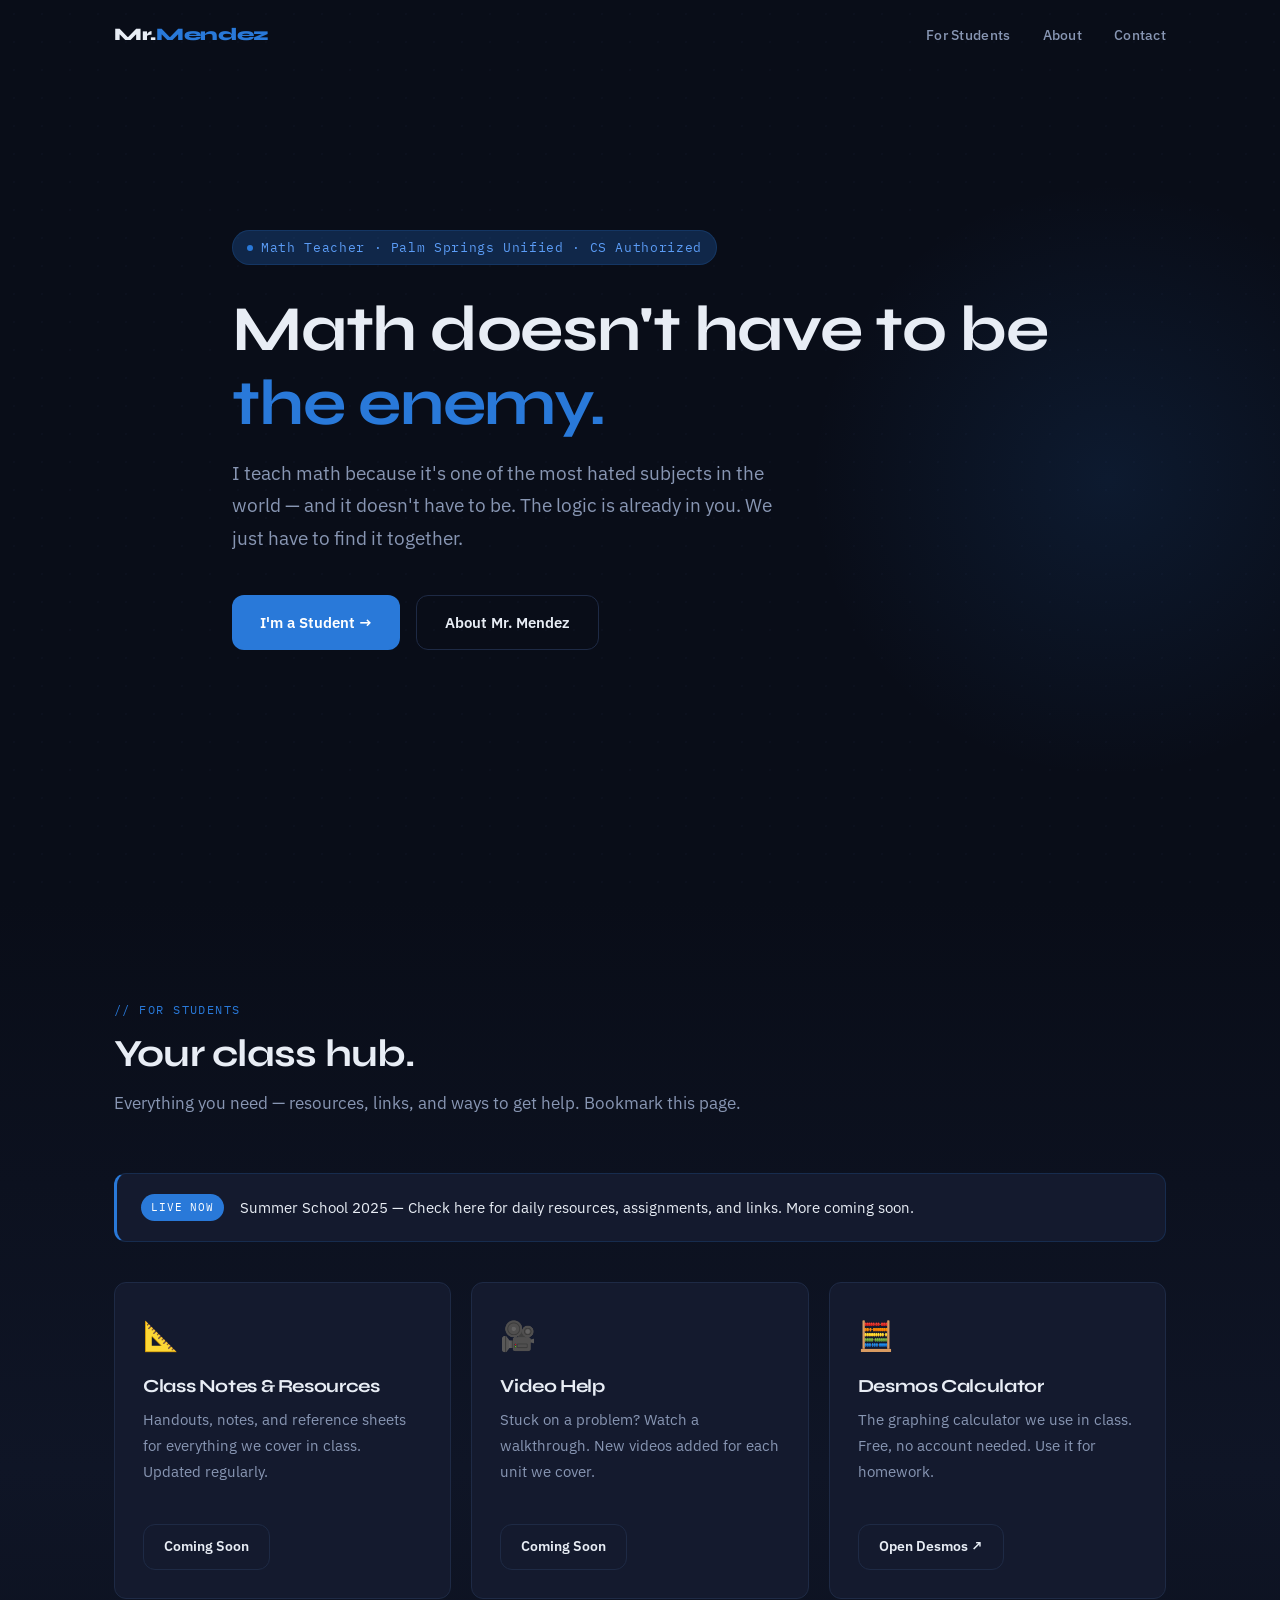
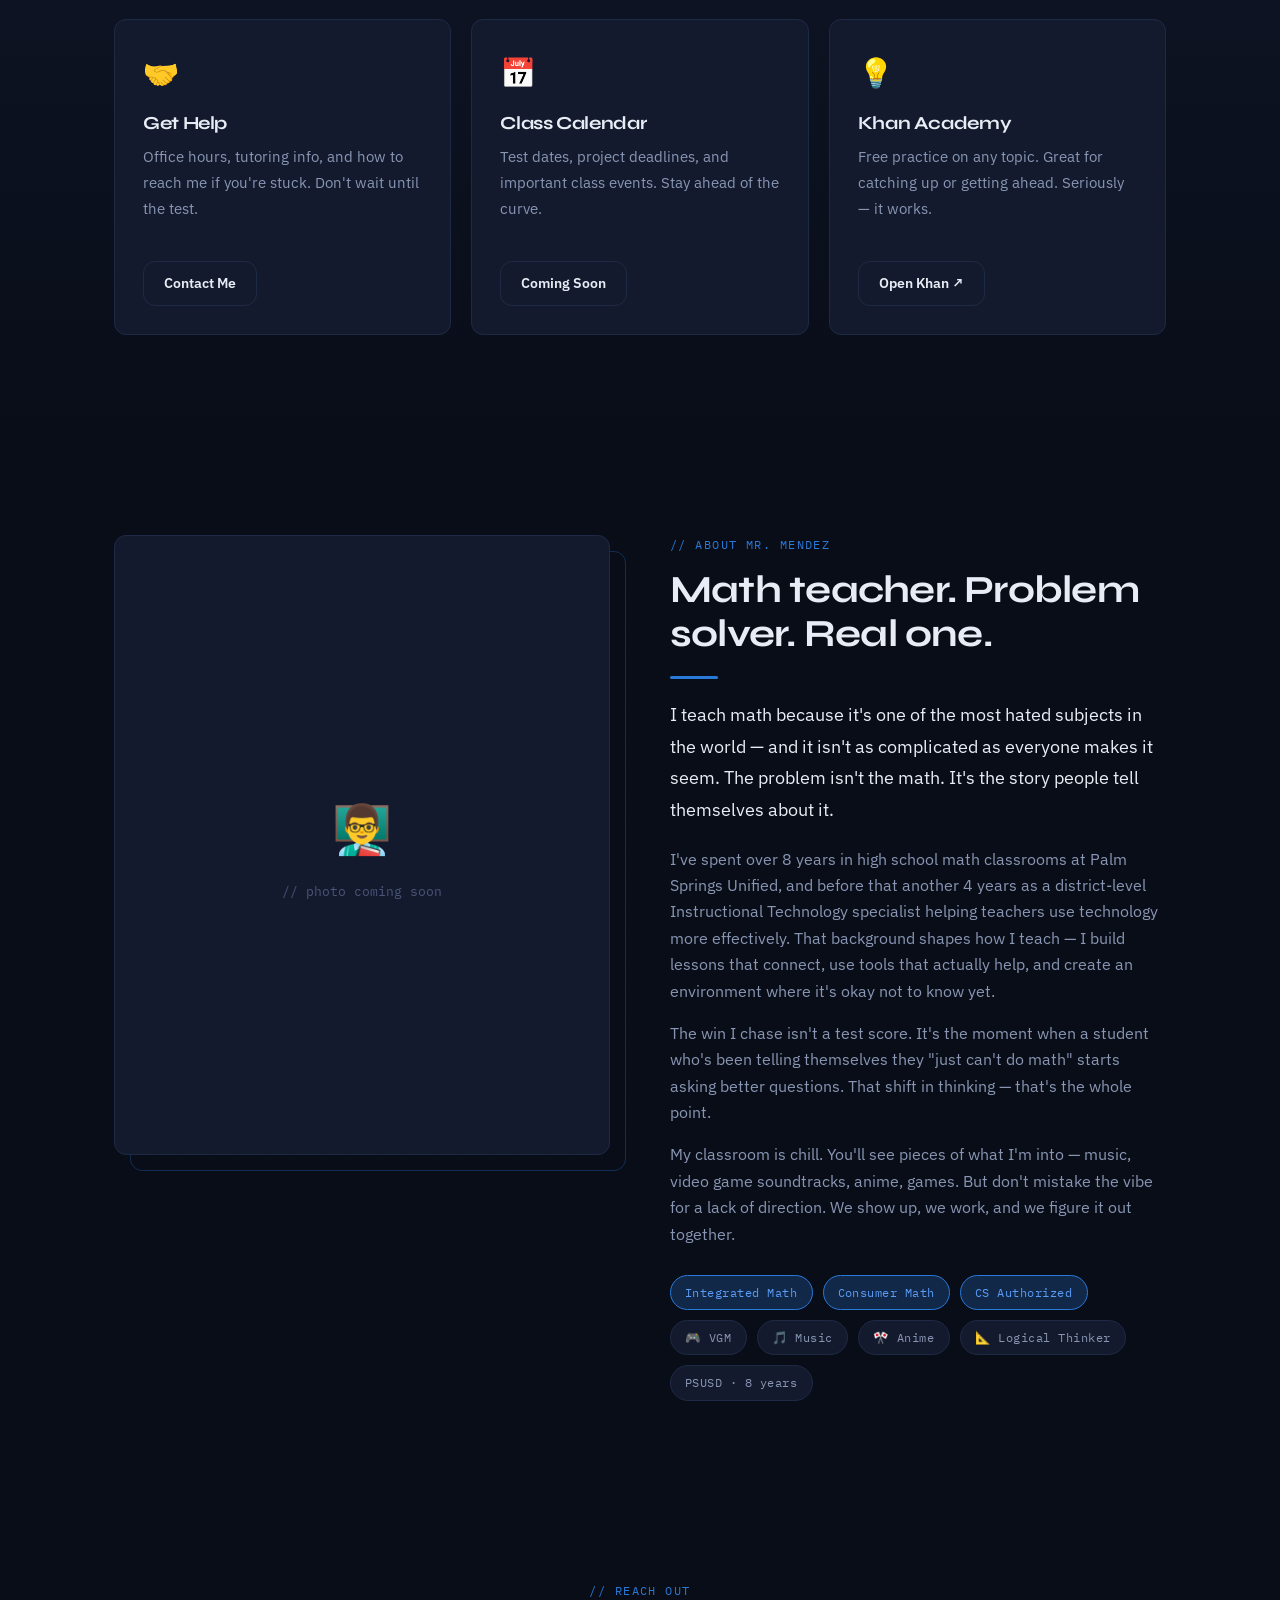
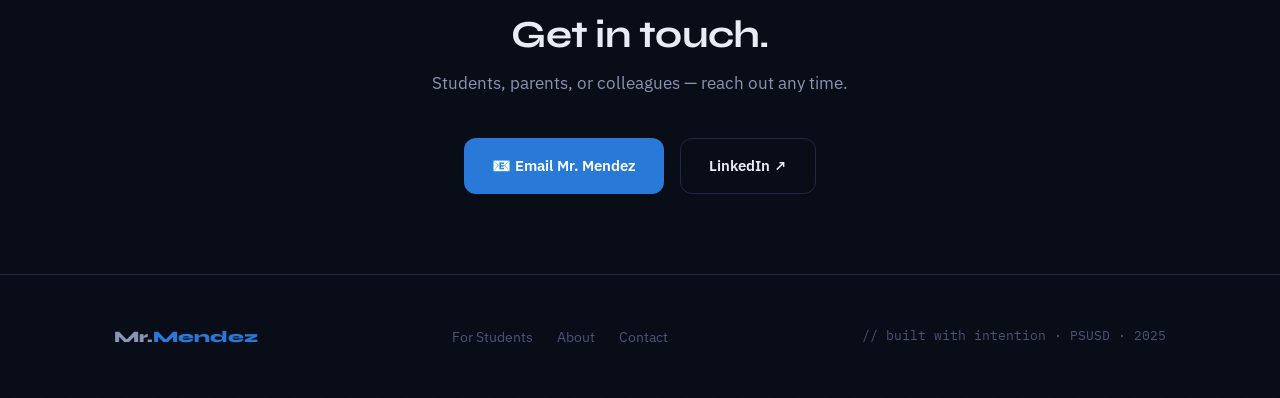
==== index.html @ 7ddc18a5 "Add files via upload" ====
<!DOCTYPE html>
<html lang="en">
<head>
  <meta charset="UTF-8" />
  <meta name="viewport" content="width=device-width, initial-scale=1.0" />
  <title>Mr. Mendez — Math Teacher | PSUSD</title>
  <meta name="description" content="Mr. Mendez's classroom hub — math resources, class info, and student support." />

  <!-- Fonts: Syne (display) + IBM Plex Sans (body) + IBM Plex Mono (code) -->
  <link rel="preconnect" href="https://fonts.googleapis.com" />
  <link rel="preconnect" href="https://fonts.gstatic.com" crossorigin />
  <link href="https://fonts.googleapis.com/css2?family=IBM+Plex+Mono:wght@400;500&family=IBM+Plex+Sans:wght@400;500;600&family=Syne:wght@700;800&display=swap" rel="stylesheet" />

  <link rel="stylesheet" href="style.css" />
</head>

<body>

  <!-- ============================================================
    NAVIGATION
    To show/hide the Portfolio tab: toggle class "portfolio-mode" on <body>
    You can do this in script.js or manually when applying for jobs
  ============================================================ -->
  <nav id="navbar">
    <div class="nav-inner">
      <a href="#home" class="nav-logo">Mr.<span>Mendez</span></a>
      <ul class="nav-links">
        <li><a href="#students">For Students</a></li>
        <li><a href="#about">About</a></li>
        <li><a href="#contact">Contact</a></li>
        <!-- This link only appears when body has class "portfolio-mode" -->
        <li class="nav-portfolio"><a href="#portfolio">Portfolio</a></li>
      </ul>
      <!-- Mobile hamburger -->
      <button class="hamburger" id="hamburger" aria-label="Open menu">
        <span></span><span></span><span></span>
      </button>
    </div>
  </nav>

  <!-- Mobile menu overlay -->
  <div class="mobile-menu" id="mobileMenu">
    <button class="close-btn" id="closeMenu" aria-label="Close menu">✕</button>
    <a href="#students" class="mobile-link">For Students</a>
    <a href="#about" class="mobile-link">About</a>
    <a href="#contact" class="mobile-link">Contact</a>
    <a href="#portfolio" class="mobile-link nav-portfolio">Portfolio</a>
  </div>


  <!-- ============================================================
    HERO SECTION
    Edit: hero-title, hero-subtitle, and the two button links
  ============================================================ -->
  <section id="home">
    <div class="container">
      <div class="hero-content">

        <div class="hero-tag">Math Teacher · Palm Springs Unified · CS Authorized</div>

        <h1 class="hero-title">
          Math doesn't have to be
          <span class="line-accent">the enemy.</span>
        </h1>

        <p class="hero-subtitle">
          I teach math because it's one of the most hated subjects in the world —
          and it doesn't have to be. The logic is already in you. We just have to find it together.
        </p>

        <div class="hero-cta">
          <a href="#students" class="btn btn-primary">I'm a Student →</a>
          <a href="#about" class="btn btn-secondary">About Mr. Mendez</a>
        </div>

      </div>
    </div>
  </section>


  <!-- ============================================================
    STUDENTS SECTION
    Edit: announcement text, resource cards
    Add/remove resource cards as needed — they use class="card fade-in"
  ============================================================ -->
  <section id="students">
    <div class="container">

      <div class="section-header">
        <span class="section-tag">// for students</span>
        <h2>Your class hub.</h2>
        <p>Everything you need — resources, links, and ways to get help. Bookmark this page.</p>
      </div>

      <!-- Announcement bar — update this for current class info -->
      <div class="announcement">
        <span class="announcement-badge">Live Now</span>
        <p>Summer School 2025 — Check here for daily resources, assignments, and links. More coming soon.</p>
      </div>

      <!-- Resource cards — add as many as you need -->
      <div class="grid-3">

        <div class="card fade-in">
          <span class="card-icon">📐</span>
          <h3>Class Notes & Resources</h3>
          <p>Handouts, notes, and reference sheets for everything we cover in class. Updated regularly.</p>
          <!-- Replace # with actual link when ready -->
          <br /><a href="#" class="btn btn-secondary" style="margin-top: 12px; padding: 10px 20px; font-size: 0.875rem;">Coming Soon</a>
        </div>

        <div class="card fade-in">
          <span class="card-icon">🎥</span>
          <h3>Video Help</h3>
          <p>Stuck on a problem? Watch a walkthrough. New videos added for each unit we cover.</p>
          <br /><a href="#" class="btn btn-secondary" style="margin-top: 12px; padding: 10px 20px; font-size: 0.875rem;">Coming Soon</a>
        </div>

        <div class="card fade-in">
          <span class="card-icon">🧮</span>
          <h3>Desmos Calculator</h3>
          <p>The graphing calculator we use in class. Free, no account needed. Use it for homework.</p>
          <br /><a href="https://www.desmos.com" target="_blank" rel="noopener" class="btn btn-secondary" style="margin-top: 12px; padding: 10px 20px; font-size: 0.875rem;">Open Desmos ↗</a>
        </div>

        <div class="card fade-in">
          <span class="card-icon">🤝</span>
          <h3>Get Help</h3>
          <p>Office hours, tutoring info, and how to reach me if you're stuck. Don't wait until the test.</p>
          <br /><a href="#contact" class="btn btn-secondary" style="margin-top: 12px; padding: 10px 20px; font-size: 0.875rem;">Contact Me</a>
        </div>

        <div class="card fade-in">
          <span class="card-icon">📅</span>
          <h3>Class Calendar</h3>
          <p>Test dates, project deadlines, and important class events. Stay ahead of the curve.</p>
          <br /><a href="#" class="btn btn-secondary" style="margin-top: 12px; padding: 10px 20px; font-size: 0.875rem;">Coming Soon</a>
        </div>

        <div class="card fade-in">
          <span class="card-icon">💡</span>
          <h3>Khan Academy</h3>
          <p>Free practice on any topic. Great for catching up or getting ahead. Seriously — it works.</p>
          <br /><a href="https://www.khanacademy.org" target="_blank" rel="noopener" class="btn btn-secondary" style="margin-top: 12px; padding: 10px 20px; font-size: 0.875rem;">Open Khan ↗</a>
        </div>

      </div>
    </div>
  </section>


  <!-- ============================================================
    ABOUT SECTION
    Edit: the lead paragraph and the body paragraphs below it
    Add a real photo by replacing the placeholder div with an <img> tag
  ============================================================ -->
  <section id="about">
    <div class="container">

      <div class="about-grid">

        <!-- Photo column -->
        <div class="about-photo fade-in">
          <!-- 
            TO ADD YOUR PHOTO: 
            Replace the div below with:
            <img src="assets/mendez.jpg" alt="Mr. Mendez" style="width:100%; border-radius: 12px;" />
          -->
          <div class="about-photo-placeholder">
            <span class="big-icon">👨‍🏫</span>
            <span>// photo coming soon</span>
          </div>
        </div>

        <!-- Text column -->
        <div class="about-text fade-in">
          <span class="section-tag">// about mr. mendez</span>
          <h2>Math teacher. Problem solver. Real one.</h2>
          <div class="divider"></div>

          <p class="lead">
            I teach math because it's one of the most hated subjects in the world —
            and it isn't as complicated as everyone makes it seem.
            The problem isn't the math. It's the story people tell themselves about it.
          </p>

          <p>
            I've spent over 8 years in high school math classrooms at Palm Springs Unified,
            and before that another 4 years as a district-level Instructional Technology specialist
            helping teachers use technology more effectively. That background shapes how I teach —
            I build lessons that connect, use tools that actually help, and create
            an environment where it's okay not to know yet.
          </p>

          <p>
            The win I chase isn't a test score. It's the moment when a student who's been
            telling themselves they "just can't do math" starts asking better questions.
            That shift in thinking — that's the whole point.
          </p>

          <p>
            My classroom is chill. You'll see pieces of what I'm into — music, video game soundtracks,
            anime, games. But don't mistake the vibe for a lack of direction. We show up, we work,
            and we figure it out together.
          </p>

          <!-- 
            VIBE TAGS — add or remove any of these 
            to reflect what makes your classroom yours
          -->
          <div class="vibe-tags">
            <span class="tag accent">Integrated Math</span>
            <span class="tag accent">Consumer Math</span>
            <span class="tag accent">CS Authorized</span>
            <span class="tag">🎮 VGM</span>
            <span class="tag">🎵 Music</span>
            <span class="tag">🎌 Anime</span>
            <span class="tag">📐 Logical Thinker</span>
            <span class="tag">PSUSD · 8 years</span>
          </div>
        </div>

      </div>
    </div>
  </section>


  <!-- ============================================================
    CONTACT SECTION
    Edit: email address, any other contact info
  ============================================================ -->
  <section id="contact" style="padding: 80px 0;">
    <div class="container">
      <div class="section-header" style="text-align: center; margin: 0 auto 40px;">
        <span class="section-tag" style="display: block; text-align: center;">// reach out</span>
        <h2>Get in touch.</h2>
        <p style="margin: 0 auto;">Students, parents, or colleagues — reach out any time.</p>
      </div>

      <div style="display: flex; justify-content: center; gap: 16px; flex-wrap: wrap;">
        <!-- Replace with your actual school email -->
        <a href="mailto:mmendez@psusd.us" class="btn btn-primary">📧 Email Mr. Mendez</a>
        <a href="https://linkedin.com/in/mario-mendez" target="_blank" rel="noopener" class="btn btn-secondary">LinkedIn ↗</a>
      </div>
    </div>
  </section>


  <!-- ============================================================
    PORTFOLIO SECTION
    This section is HIDDEN by default.
    To show it: add class "portfolio-mode" to the <body> tag
    Or use the toggle in script.js (see PORTFOLIO MODE section)
    
    Only activate this section during job application season.
  ============================================================ -->
  <section id="portfolio">
    <div class="container">

      <div class="portfolio-banner">
        // This section is visible during active job applications only.
        It documents professional work, skills, and classroom artifacts.
      </div>

      <div class="section-header">
        <span class="section-tag">// professional portfolio</span>
        <h2>Work that speaks for itself.</h2>
        <p>8 years of classroom experience, 4 years as a district-level technology specialist, and a track record of building things that actually work.</p>
      </div>

      <div class="grid-2">

        <div class="card fade-in">
          <span class="card-icon">🏫</span>
          <h3>Classroom Experience</h3>
          <p>
            Integrated Math 1, 2 &amp; 3 — Consumer Math — Credit Recovery via Edgenuity.
            8 years at Palm Springs Unified School District. CS Authorized.
          </p>
        </div>

        <div class="card fade-in">
          <span class="card-icon">💻</span>
          <h3>Instructional Technology TOSA</h3>
          <p>
            4 years supporting 250+ educators across PSUSD in AI integration,
            professional development, esports, and robotics program management.
          </p>
        </div>

        <div class="card fade-in">
          <span class="card-icon">🤖</span>
          <h3>AI Integration in Education</h3>
          <p>
            Designed and delivered district-wide professional development on AI tools,
            including workflow integration, prompt design, and responsible use.
          </p>
        </div>

        <div class="card fade-in">
          <span class="card-icon">📊</span>
          <h3>Lesson Artifacts</h3>
          <p>
            AI-enhanced lesson plans, student resources, and instructional tools
            built for the modern math classroom. More added soon.
          </p>
          <!-- Add links to actual artifacts when ready -->
        </div>

      </div>

      <!-- Education credentials -->
      <div style="margin-top: 48px;">
        <h3 style="margin-bottom: 20px; font-size: 1.1rem; color: var(--text-secondary); font-family: var(--font-mono);">// credentials</h3>
        <div class="grid-2">
          <div class="card fade-in" style="padding: 20px 24px;">
            <p style="font-family: var(--font-mono); font-size: 0.8rem; color: var(--accent); margin-bottom: 4px;">M.S. Information Technology</p>
            <p style="color: var(--text-primary); font-weight: 600; margin-bottom: 2px; max-width: none;">University of Redlands</p>
          </div>
          <div class="card fade-in" style="padding: 20px 24px;">
            <p style="font-family: var(--font-mono); font-size: 0.8rem; color: var(--accent); margin-bottom: 4px;">B.A. Mathematics</p>
            <p style="color: var(--text-primary); font-weight: 600; margin-bottom: 2px; max-width: none;">UC Riverside</p>
          </div>
          <div class="card fade-in" style="padding: 20px 24px;">
            <p style="font-family: var(--font-mono); font-size: 0.8rem; color: var(--accent); margin-bottom: 4px;">Single Subject Credential — Mathematics</p>
            <p style="color: var(--text-primary); font-weight: 600; margin-bottom: 2px; max-width: none;">Brandman University</p>
          </div>
          <div class="card fade-in" style="padding: 20px 24px;">
            <p style="font-family: var(--font-mono); font-size: 0.8rem; color: var(--accent); margin-bottom: 4px;">CS Authorization</p>
            <p style="color: var(--text-primary); font-weight: 600; margin-bottom: 2px; max-width: none;">Cal Poly Pomona</p>
          </div>
        </div>
      </div>

    </div>
  </section>


  <!-- ============================================================
    FOOTER
  ============================================================ -->
  <footer>
    <div class="container">
      <div class="footer-inner">
        <div class="footer-logo">Mr.<span>Mendez</span></div>
        <ul class="footer-links">
          <li><a href="#students">For Students</a></li>
          <li><a href="#about">About</a></li>
          <li><a href="#contact">Contact</a></li>
        </ul>
        <p class="footer-copy">// built with intention · PSUSD · 2025</p>
      </div>
    </div>
  </footer>


  <script src="script.js"></script>
</body>
</html>
---- style.css ----
/* ============================================
   MR. MENDEZ — Teacher Portfolio Site
   style.css
   
   To customize:
   - Change --accent to any hex color you want
   - Change --bg-primary for the background
   - Fonts are loaded from Google Fonts in index.html
   ============================================ */

/* === DESIGN TOKENS === */
:root {
  --bg-primary: #090d18;       /* deep dark navy */
  --bg-secondary: #0f1526;     /* slightly lighter for cards */
  --bg-card: #141a2e;          /* card backgrounds */
  --accent: #2979d9;           /* sapphire blue pearl */
  --accent-glow: #2979d940;    /* accent with transparency for glows */
  --accent-light: #5b9cf6;     /* lighter blue for hover states */
  --warm: #f5a623;             /* warm amber — personality accent */
  --text-primary: #e8edf5;     /* main text */
  --text-secondary: #8896b3;   /* muted text */
  --text-dim: #4a5578;         /* very muted */
  --border: #1e2a45;           /* subtle borders */
  --border-accent: #2979d930;  /* accent-tinted border */
  --font-display: 'Syne', sans-serif;
  --font-body: 'IBM Plex Sans', sans-serif;
  --font-mono: 'IBM Plex Mono', monospace;
  --radius: 12px;
  --radius-sm: 6px;
  --transition: 0.3s cubic-bezier(0.4, 0, 0.2, 1);
  --shadow: 0 4px 24px rgba(0, 0, 0, 0.4);
  --shadow-accent: 0 0 40px rgba(41, 121, 217, 0.15);
}

/* === RESET & BASE === */
*, *::before, *::after {
  box-sizing: border-box;
  margin: 0;
  padding: 0;
}

html {
  scroll-behavior: smooth;
  font-size: 16px;
}

body {
  background-color: var(--bg-primary);
  color: var(--text-primary);
  font-family: var(--font-body);
  line-height: 1.7;
  overflow-x: hidden;
  /* Subtle dot grid texture — gives it that lo-fi graph paper feel */
  background-image: radial-gradient(circle, #1e2a4520 1px, transparent 1px);
  background-size: 28px 28px;
}

/* === SCROLLBAR === */
::-webkit-scrollbar { width: 6px; }
::-webkit-scrollbar-track { background: var(--bg-primary); }
::-webkit-scrollbar-thumb { background: var(--accent); border-radius: 3px; }

/* === TYPOGRAPHY === */
h1, h2, h3, h4 {
  font-family: var(--font-display);
  font-weight: 700;
  line-height: 1.15;
  letter-spacing: -0.02em;
}

h1 { font-size: clamp(2.2rem, 5vw, 4rem); }
h2 { font-size: clamp(1.6rem, 3.5vw, 2.4rem); }
h3 { font-size: clamp(1.2rem, 2.5vw, 1.6rem); }

p { color: var(--text-secondary); max-width: 65ch; }

a {
  color: var(--accent-light);
  text-decoration: none;
  transition: color var(--transition);
}
a:hover { color: var(--text-primary); }

code, .mono {
  font-family: var(--font-mono);
  font-size: 0.875em;
  background: var(--bg-card);
  padding: 2px 6px;
  border-radius: var(--radius-sm);
  color: var(--accent-light);
}

/* === LAYOUT === */
.container {
  max-width: 1100px;
  margin: 0 auto;
  padding: 0 24px;
}

section {
  padding: 100px 0;
}

/* === NAV === */
nav {
  position: fixed;
  top: 0;
  width: 100%;
  z-index: 100;
  padding: 20px 0;
  transition: background var(--transition), padding var(--transition);
}

nav.scrolled {
  background: rgba(9, 13, 24, 0.92);
  backdrop-filter: blur(16px);
  -webkit-backdrop-filter: blur(16px);
  padding: 14px 0;
  border-bottom: 1px solid var(--border);
}

.nav-inner {
  display: flex;
  align-items: center;
  justify-content: space-between;
  max-width: 1100px;
  margin: 0 auto;
  padding: 0 24px;
}

.nav-logo {
  font-family: var(--font-display);
  font-size: 1.1rem;
  font-weight: 800;
  color: var(--text-primary);
  letter-spacing: -0.02em;
}

.nav-logo span {
  color: var(--accent);
}

.nav-links {
  display: flex;
  gap: 32px;
  list-style: none;
}

.nav-links a {
  color: var(--text-secondary);
  font-size: 0.9rem;
  font-weight: 500;
  letter-spacing: 0.02em;
  transition: color var(--transition);
}

.nav-links a:hover {
  color: var(--text-primary);
}

/* Portfolio link — hidden by default, shown when .portfolio-mode is on body */
.nav-portfolio { display: none; }
body.portfolio-mode .nav-portfolio { display: block; }

.hamburger {
  display: none;
  flex-direction: column;
  gap: 5px;
  cursor: pointer;
  background: none;
  border: none;
  padding: 4px;
}

.hamburger span {
  display: block;
  width: 24px;
  height: 2px;
  background: var(--text-primary);
  border-radius: 2px;
  transition: var(--transition);
}

/* === HERO === */
#home {
  min-height: 100vh;
  display: flex;
  align-items: center;
  padding-top: 80px;
  position: relative;
  overflow: hidden;
}

/* Glow orb behind hero */
#home::before {
  content: '';
  position: absolute;
  top: 20%;
  right: -10%;
  width: 600px;
  height: 600px;
  background: radial-gradient(circle, rgba(41, 121, 217, 0.12) 0%, transparent 70%);
  pointer-events: none;
}

.hero-content {
  position: relative;
  z-index: 1;
}

.hero-tag {
  display: inline-flex;
  align-items: center;
  gap: 8px;
  font-family: var(--font-mono);
  font-size: 0.8rem;
  color: var(--accent-light);
  background: var(--accent-glow);
  border: 1px solid var(--border-accent);
  border-radius: 100px;
  padding: 6px 14px;
  margin-bottom: 28px;
  letter-spacing: 0.05em;
}

.hero-tag::before {
  content: '';
  width: 6px;
  height: 6px;
  background: var(--accent);
  border-radius: 50%;
  animation: pulse 2s ease-in-out infinite;
}

@keyframes pulse {
  0%, 100% { opacity: 1; transform: scale(1); }
  50% { opacity: 0.5; transform: scale(0.8); }
}

.hero-title {
  margin-bottom: 16px;
}

.hero-title .line-accent {
  color: var(--accent);
  display: block;
}

.hero-subtitle {
  font-size: clamp(1rem, 2vw, 1.2rem);
  color: var(--text-secondary);
  margin-bottom: 40px;
  max-width: 52ch;
}

.hero-cta {
  display: flex;
  gap: 16px;
  flex-wrap: wrap;
}

/* === BUTTONS === */
.btn {
  display: inline-flex;
  align-items: center;
  gap: 8px;
  padding: 14px 28px;
  border-radius: var(--radius);
  font-family: var(--font-body);
  font-size: 0.95rem;
  font-weight: 600;
  cursor: pointer;
  transition: all var(--transition);
  border: none;
  text-decoration: none;
}

.btn-primary {
  background: var(--accent);
  color: #fff;
}

.btn-primary:hover {
  background: var(--accent-light);
  color: #fff;
  transform: translateY(-2px);
  box-shadow: 0 8px 24px rgba(41, 121, 217, 0.35);
}

.btn-secondary {
  background: transparent;
  color: var(--text-primary);
  border: 1px solid var(--border);
}

.btn-secondary:hover {
  border-color: var(--accent);
  color: var(--accent-light);
  transform: translateY(-2px);
}

/* === SECTION HEADER === */
.section-header {
  margin-bottom: 56px;
}

.section-tag {
  font-family: var(--font-mono);
  font-size: 0.75rem;
  color: var(--accent);
  letter-spacing: 0.12em;
  text-transform: uppercase;
  margin-bottom: 12px;
  display: block;
}

.section-header h2 {
  margin-bottom: 12px;
}

.section-header p {
  font-size: 1.05rem;
}

/* === CARDS === */
.card {
  background: var(--bg-card);
  border: 1px solid var(--border);
  border-radius: var(--radius);
  padding: 28px;
  transition: all var(--transition);
  position: relative;
  overflow: hidden;
}

.card::before {
  content: '';
  position: absolute;
  top: 0;
  left: 0;
  right: 0;
  height: 2px;
  background: linear-gradient(90deg, transparent, var(--accent), transparent);
  opacity: 0;
  transition: opacity var(--transition);
}

.card:hover {
  border-color: var(--border-accent);
  transform: translateY(-4px);
  box-shadow: var(--shadow-accent);
}

.card:hover::before {
  opacity: 1;
}

.card-icon {
  font-size: 1.8rem;
  margin-bottom: 16px;
  display: block;
}

.card h3 {
  margin-bottom: 10px;
  font-size: 1.15rem;
}

.card p {
  font-size: 0.95rem;
  color: var(--text-secondary);
  max-width: none;
}

/* === GRID LAYOUTS === */
.grid-3 {
  display: grid;
  grid-template-columns: repeat(auto-fit, minmax(280px, 1fr));
  gap: 20px;
}

.grid-2 {
  display: grid;
  grid-template-columns: repeat(auto-fit, minmax(340px, 1fr));
  gap: 20px;
}

/* === STUDENTS SECTION === */
#students {
  background: linear-gradient(180deg, var(--bg-primary) 0%, var(--bg-secondary) 50%, var(--bg-primary) 100%);
}

.resource-card {
  display: flex;
  align-items: flex-start;
  gap: 16px;
}

.resource-icon {
  font-size: 1.5rem;
  flex-shrink: 0;
  width: 48px;
  height: 48px;
  background: var(--accent-glow);
  border-radius: var(--radius-sm);
  display: flex;
  align-items: center;
  justify-content: center;
}

/* Announcement bar for current class info */
.announcement {
  background: var(--bg-card);
  border: 1px solid var(--border-accent);
  border-left: 3px solid var(--accent);
  border-radius: var(--radius);
  padding: 20px 24px;
  margin-bottom: 40px;
  display: flex;
  align-items: center;
  gap: 16px;
}

.announcement-badge {
  font-family: var(--font-mono);
  font-size: 0.7rem;
  background: var(--accent);
  color: white;
  padding: 4px 10px;
  border-radius: 100px;
  white-space: nowrap;
  letter-spacing: 0.08em;
  text-transform: uppercase;
}

.announcement p {
  margin: 0;
  font-size: 0.95rem;
  color: var(--text-primary);
  max-width: none;
}

/* === ABOUT SECTION === */
#about {
  position: relative;
}

.about-grid {
  display: grid;
  grid-template-columns: 1fr 1fr;
  gap: 60px;
  align-items: start;
}

.about-photo {
  position: relative;
}

.about-photo-placeholder {
  width: 100%;
  aspect-ratio: 4/5;
  background: var(--bg-card);
  border: 1px solid var(--border);
  border-radius: var(--radius);
  display: flex;
  flex-direction: column;
  align-items: center;
  justify-content: center;
  gap: 12px;
  color: var(--text-dim);
  font-family: var(--font-mono);
  font-size: 0.8rem;
}

.about-photo-placeholder .big-icon {
  font-size: 3rem;
}

/* Sapphire blue decorative frame */
.about-photo::after {
  content: '';
  position: absolute;
  top: 16px;
  left: 16px;
  right: -16px;
  bottom: -16px;
  border: 1px solid var(--accent);
  border-radius: var(--radius);
  z-index: -1;
  opacity: 0.3;
}

.about-text h2 {
  margin-bottom: 20px;
}

.about-text .lead {
  font-size: 1.1rem;
  color: var(--text-primary);
  margin-bottom: 20px;
  line-height: 1.8;
}

.about-text p {
  margin-bottom: 16px;
  font-size: 0.97rem;
}

/* Vibe tags */
.vibe-tags {
  display: flex;
  flex-wrap: wrap;
  gap: 10px;
  margin-top: 28px;
}

.tag {
  font-family: var(--font-mono);
  font-size: 0.78rem;
  padding: 6px 14px;
  border-radius: 100px;
  border: 1px solid var(--border);
  color: var(--text-secondary);
  background: var(--bg-card);
  letter-spacing: 0.04em;
  transition: all var(--transition);
}

.tag:hover {
  border-color: var(--accent);
  color: var(--accent-light);
}

.tag.accent {
  border-color: var(--accent);
  color: var(--accent-light);
  background: var(--accent-glow);
}

/* === PORTFOLIO SECTION === */
#portfolio {
  display: none; /* Hidden by default — shown during job application season */
  border-top: 1px solid var(--border);
}

body.portfolio-mode #portfolio {
  display: block;
}

.portfolio-banner {
  background: linear-gradient(135deg, var(--accent-glow), transparent);
  border: 1px solid var(--border-accent);
  border-radius: var(--radius);
  padding: 20px 28px;
  margin-bottom: 40px;
  font-family: var(--font-mono);
  font-size: 0.85rem;
  color: var(--accent-light);
}

/* === FOOTER === */
footer {
  border-top: 1px solid var(--border);
  padding: 48px 0;
}

.footer-inner {
  display: flex;
  align-items: center;
  justify-content: space-between;
  flex-wrap: wrap;
  gap: 20px;
}

.footer-logo {
  font-family: var(--font-display);
  font-weight: 800;
  font-size: 1rem;
  color: var(--text-secondary);
}

.footer-logo span { color: var(--accent); }

.footer-links {
  display: flex;
  gap: 24px;
  list-style: none;
}

.footer-links a {
  color: var(--text-dim);
  font-size: 0.875rem;
  transition: color var(--transition);
}

.footer-links a:hover { color: var(--text-primary); }

.footer-copy {
  font-size: 0.8rem;
  color: var(--text-dim);
  font-family: var(--font-mono);
}

/* === FADE IN ANIMATION === */
.fade-in {
  opacity: 0;
  transform: translateY(24px);
  transition: opacity 0.6s ease, transform 0.6s ease;
}

.fade-in.visible {
  opacity: 1;
  transform: translateY(0);
}

/* Staggered children */
.fade-in:nth-child(2) { transition-delay: 0.1s; }
.fade-in:nth-child(3) { transition-delay: 0.2s; }
.fade-in:nth-child(4) { transition-delay: 0.3s; }

/* === DIVIDER === */
.divider {
  width: 48px;
  height: 3px;
  background: var(--accent);
  border-radius: 2px;
  margin: 20px 0;
}

/* === MOBILE NAV === */
.mobile-menu {
  display: none;
  position: fixed;
  top: 0;
  left: 0;
  width: 100%;
  height: 100%;
  background: rgba(9, 13, 24, 0.97);
  z-index: 99;
  flex-direction: column;
  align-items: center;
  justify-content: center;
  gap: 32px;
}

.mobile-menu.open { display: flex; }

.mobile-menu a {
  font-family: var(--font-display);
  font-size: 2rem;
  font-weight: 700;
  color: var(--text-secondary);
  transition: color var(--transition);
}

.mobile-menu a:hover { color: var(--accent-light); }

.mobile-menu .close-btn {
  position: absolute;
  top: 24px;
  right: 24px;
  background: none;
  border: none;
  color: var(--text-primary);
  font-size: 1.5rem;
  cursor: pointer;
}

/* === RESPONSIVE === */
@media (max-width: 768px) {
  section { padding: 72px 0; }
  
  .nav-links { display: none; }
  
  .hamburger { display: flex; }
  
  .about-grid {
    grid-template-columns: 1fr;
    gap: 40px;
  }

  .about-photo { max-width: 320px; }

  .hero-cta { flex-direction: column; }
  .btn { justify-content: center; }

  .footer-inner { flex-direction: column; text-align: center; }
  .footer-links { justify-content: center; }
}

@media (max-width: 480px) {
  .grid-3, .grid-2 {
    grid-template-columns: 1fr;
  }
}
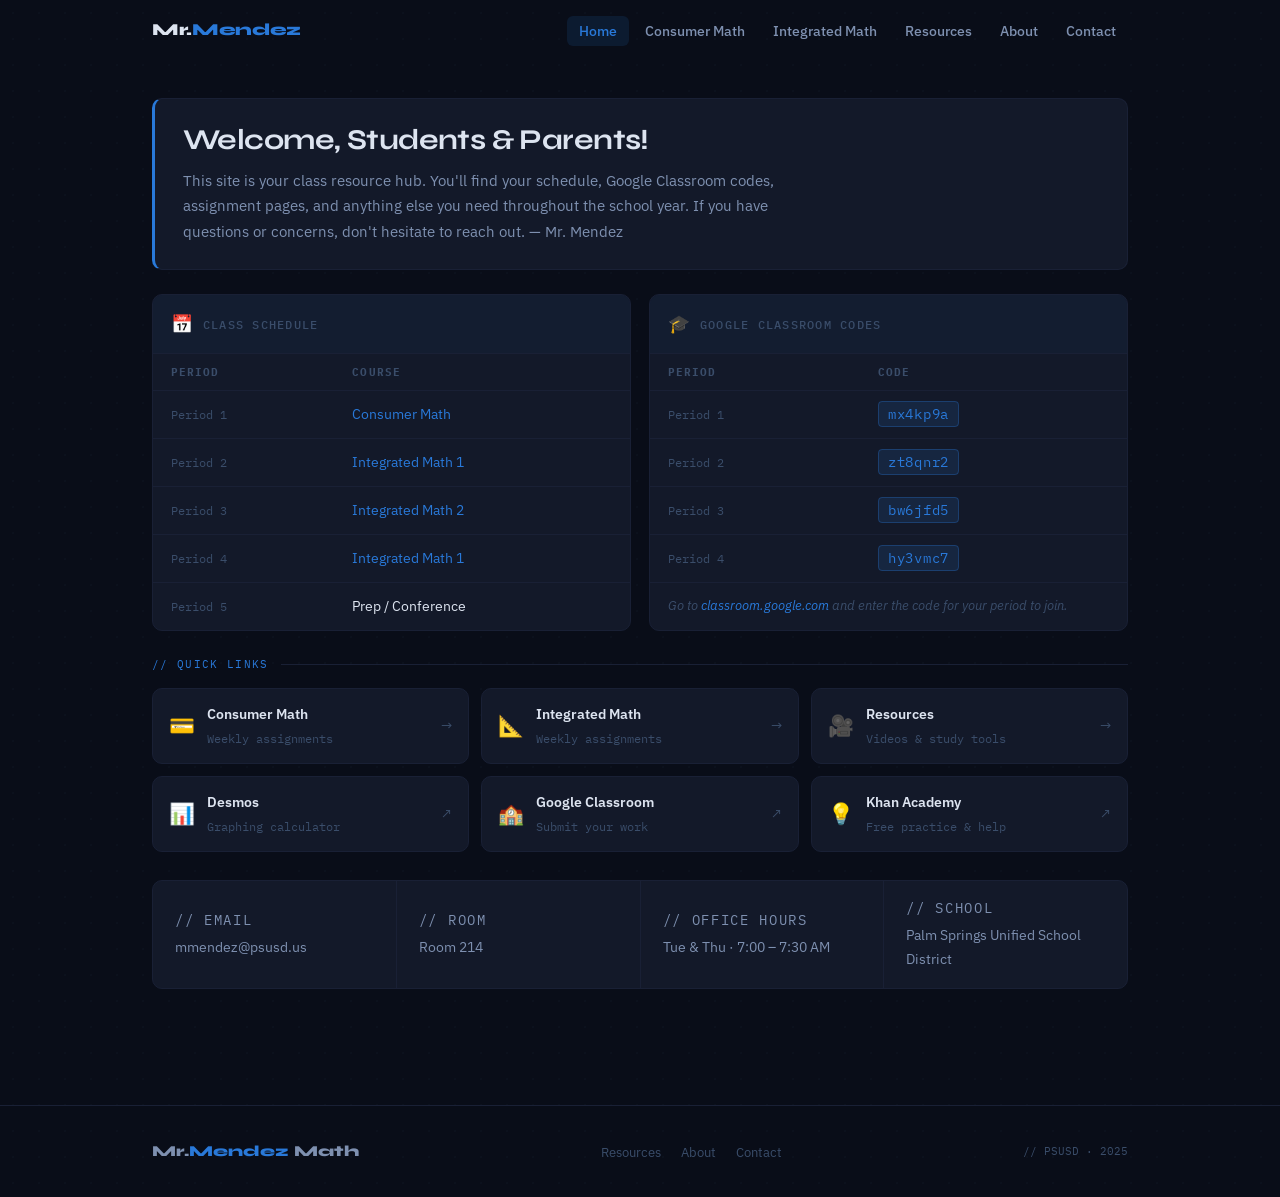
==== commit 4ef6f043: "Add files via upload" ====
--- a/index.html
+++ b/index.html
@@ -3,357 +3,242 @@
 <head>
   <meta charset="UTF-8" />
   <meta name="viewport" content="width=device-width, initial-scale=1.0" />
-  <title>Mr. Mendez — Math Teacher | PSUSD</title>
-  <meta name="description" content="Mr. Mendez's classroom hub — math resources, class info, and student support." />
-
-  <!-- Fonts: Syne (display) + IBM Plex Sans (body) + IBM Plex Mono (code) -->
+  <title>Mr. Mendez Math</title>
+  <meta name="description" content="Mr. Mendez's math class hub — schedule, Google Classroom codes, resources, and contact info." />
   <link rel="preconnect" href="https://fonts.googleapis.com" />
   <link rel="preconnect" href="https://fonts.gstatic.com" crossorigin />
-  <link href="https://fonts.googleapis.com/css2?family=IBM+Plex+Mono:wght@400;500&family=IBM+Plex+Sans:wght@400;500;600&family=Syne:wght@700;800&display=swap" rel="stylesheet" />
-
+  <link href="https://fonts.googleapis.com/css2?family=IBM+Plex+Mono:wght@400;500&family=IBM+Plex+Sans:ital,wght@0,400;0,500;0,600;1,400&family=Syne:wght@700;800&display=swap" rel="stylesheet" />
   <link rel="stylesheet" href="style.css" />
 </head>
-
 <body>
 
-  <!-- ============================================================
-    NAVIGATION
-    To show/hide the Portfolio tab: toggle class "portfolio-mode" on <body>
-    You can do this in script.js or manually when applying for jobs
-  ============================================================ -->
-  <nav id="navbar">
-    <div class="nav-inner">
-      <a href="#home" class="nav-logo">Mr.<span>Mendez</span></a>
-      <ul class="nav-links">
-        <li><a href="#students">For Students</a></li>
-        <li><a href="#about">About</a></li>
-        <li><a href="#contact">Contact</a></li>
-        <!-- This link only appears when body has class "portfolio-mode" -->
-        <li class="nav-portfolio"><a href="#portfolio">Portfolio</a></li>
+<!-- ── NAV ─────────────────────────────────────────────────── -->
+<nav id="navbar">
+  <div class="nav-inner">
+    <a href="index.html" class="nav-logo">Mr.<span>Mendez</span></a>
+    <ul class="nav-links">
+      <li><a href="index.html" class="active">Home</a></li>
+      <li><a href="consumer-math.html">Consumer Math</a></li>
+      <li><a href="integrated-math.html">Integrated Math</a></li>
+      <li><a href="resources.html">Resources</a></li>
+      <li><a href="about.html">About</a></li>
+      <li><a href="contact.html">Contact</a></li>
+    </ul>
+    <button class="hamburger" id="hamburger" aria-label="Open menu">
+      <span></span><span></span><span></span>
+    </button>
+  </div>
+</nav>
+
+<!-- ── MOBILE MENU ──────────────────────────────────────────── -->
+<div class="mobile-menu" id="mobileMenu">
+  <button class="mobile-close" id="mobileClose" aria-label="Close menu">✕</button>
+  <a href="index.html" class="mobile-link">Home</a>
+  <a href="consumer-math.html" class="mobile-link">Consumer Math</a>
+  <a href="integrated-math.html" class="mobile-link">Integrated Math</a>
+  <a href="resources.html" class="mobile-link">Resources</a>
+  <a href="about.html" class="mobile-link">About</a>
+  <a href="contact.html" class="mobile-link">Contact</a>
+</div>
+
+
+<!-- ── MAIN ─────────────────────────────────────────────────── -->
+<main class="page-body">
+  <div class="wrap">
+
+    <!-- Welcome block -->
+    <div class="welcome-block fade">
+      <h1>Welcome, Students &amp; Parents!</h1>
+      <p>
+        This site is your class resource hub. You'll find your schedule, Google Classroom codes,
+        assignment pages, and anything else you need throughout the school year.
+        If you have questions or concerns, don't hesitate to reach out.
+        &mdash; Mr. Mendez
+      </p>
+    </div>
+
+    <!-- ── SCHEDULE + GC CODES ─────────────────────────────── -->
+    <!--
+      UPDATE EACH SEMESTER:
+      Edit the rows below with your current periods, courses, and GC codes.
+    -->
+    <div class="info-row fade">
+
+      <!-- Class Schedule -->
+      <div class="info-card">
+        <div class="info-card-head">
+          <span class="info-icon">📅</span>
+          <h2>Class Schedule</h2>
+        </div>
+        <table class="info-table">
+          <thead>
+            <tr><th>Period</th><th>Course</th></tr>
+          </thead>
+          <tbody>
+            <tr>
+              <td>Period 1</td>
+              <td><a href="consumer-math.html">Consumer Math</a></td>
+            </tr>
+            <tr>
+              <td>Period 2</td>
+              <td><a href="integrated-math.html">Integrated Math 1</a></td>
+            </tr>
+            <tr>
+              <td>Period 3</td>
+              <td><a href="integrated-math.html">Integrated Math 2</a></td>
+            </tr>
+            <tr>
+              <td>Period 4</td>
+              <td><a href="integrated-math.html">Integrated Math 1</a></td>
+            </tr>
+            <tr>
+              <td>Period 5</td>
+              <td>Prep / Conference</td>
+            </tr>
+          </tbody>
+        </table>
+      </div>
+
+      <!-- Google Classroom Codes -->
+      <div class="info-card">
+        <div class="info-card-head">
+          <span class="info-icon">🎓</span>
+          <h2>Google Classroom Codes</h2>
+        </div>
+        <table class="info-table">
+          <thead>
+            <tr><th>Period</th><th>Code</th></tr>
+          </thead>
+          <tbody>
+            <tr>
+              <td>Period 1</td>
+              <td><span class="gc-code">mx4kp9a</span></td>
+            </tr>
+            <tr>
+              <td>Period 2</td>
+              <td><span class="gc-code">zt8qnr2</span></td>
+            </tr>
+            <tr>
+              <td>Period 3</td>
+              <td><span class="gc-code">bw6jfd5</span></td>
+            </tr>
+            <tr>
+              <td>Period 4</td>
+              <td><span class="gc-code">hy3vmc7</span></td>
+            </tr>
+          </tbody>
+        </table>
+        <p class="gc-note">
+          Go to <a href="https://classroom.google.com" target="_blank" rel="noopener">classroom.google.com</a>
+          and enter the code for your period to join.
+        </p>
+      </div>
+
+    </div><!-- /info-row -->
+
+
+    <!-- ── QUICK LINKS ──────────────────────────────────────── -->
+    <div class="section-divider fade">
+      <span class="sec-label">// quick links</span>
+    </div>
+
+    <div class="quick-grid fade">
+      <a href="consumer-math.html" class="quick-card">
+        <span class="quick-icon">💳</span>
+        <div class="quick-text">
+          <strong>Consumer Math</strong>
+          <span>Weekly assignments</span>
+        </div>
+        <span class="quick-arrow">→</span>
+      </a>
+      <a href="integrated-math.html" class="quick-card">
+        <span class="quick-icon">📐</span>
+        <div class="quick-text">
+          <strong>Integrated Math</strong>
+          <span>Weekly assignments</span>
+        </div>
+        <span class="quick-arrow">→</span>
+      </a>
+      <a href="resources.html" class="quick-card">
+        <span class="quick-icon">🎥</span>
+        <div class="quick-text">
+          <strong>Resources</strong>
+          <span>Videos &amp; study tools</span>
+        </div>
+        <span class="quick-arrow">→</span>
+      </a>
+      <a href="https://www.desmos.com" target="_blank" rel="noopener" class="quick-card">
+        <span class="quick-icon">📊</span>
+        <div class="quick-text">
+          <strong>Desmos</strong>
+          <span>Graphing calculator</span>
+        </div>
+        <span class="quick-arrow">↗</span>
+      </a>
+      <a href="https://classroom.google.com" target="_blank" rel="noopener" class="quick-card">
+        <span class="quick-icon">🏫</span>
+        <div class="quick-text">
+          <strong>Google Classroom</strong>
+          <span>Submit your work</span>
+        </div>
+        <span class="quick-arrow">↗</span>
+      </a>
+      <a href="https://www.khanacademy.org" target="_blank" rel="noopener" class="quick-card">
+        <span class="quick-icon">💡</span>
+        <div class="quick-text">
+          <strong>Khan Academy</strong>
+          <span>Free practice &amp; help</span>
+        </div>
+        <span class="quick-arrow">↗</span>
+      </a>
+    </div><!-- /quick-grid -->
+
+
+    <!-- ── CONTACT FOOTER BAR ───────────────────────────────── -->
+    <!--
+      UPDATE: Replace the email and room number with your actual info.
+    -->
+    <div class="contact-bar fade">
+      <div class="contact-item">
+        <span class="contact-label">// email</span>
+        <a href="mailto:mmendez@psusd.us">mmendez@psusd.us</a>
+      </div>
+      <div class="contact-divider"></div>
+      <div class="contact-item">
+        <span class="contact-label">// room</span>
+        <span>Room 214</span>
+      </div>
+      <div class="contact-divider"></div>
+      <div class="contact-item">
+        <span class="contact-label">// office hours</span>
+        <span>Tue &amp; Thu · 7:00 – 7:30 AM</span>
+      </div>
+      <div class="contact-divider"></div>
+      <div class="contact-item">
+        <span class="contact-label">// school</span>
+        <span>Palm Springs Unified School District</span>
+      </div>
+    </div>
+
+  </div><!-- /wrap -->
+</main>
+
+
+<!-- ── FOOTER ────────────────────────────────────────────────── -->
+<footer>
+  <div class="wrap">
+    <div class="footer-inner">
+      <div class="footer-logo">Mr.<span>Mendez</span> Math</div>
+      <ul class="footer-links">
+        <li><a href="resources.html">Resources</a></li>
+        <li><a href="about.html">About</a></li>
+        <li><a href="contact.html">Contact</a></li>
       </ul>
-      <!-- Mobile hamburger -->
-      <button class="hamburger" id="hamburger" aria-label="Open menu">
-        <span></span><span></span><span></span>
-      </button>
-    </div>
-  </nav>
-
-  <!-- Mobile menu overlay -->
-  <div class="mobile-menu" id="mobileMenu">
-    <button class="close-btn" id="closeMenu" aria-label="Close menu">✕</button>
-    <a href="#students" class="mobile-link">For Students</a>
-    <a href="#about" class="mobile-link">About</a>
-    <a href="#contact" class="mobile-link">Contact</a>
-    <a href="#portfolio" class="mobile-link nav-portfolio">Portfolio</a>
+      <p class="footer-copy">// PSUSD · 2025</p>
+    </div>
   </div>
-
-
-  <!-- ============================================================
-    HERO SECTION
-    Edit: hero-title, hero-subtitle, and the two button links
-  ============================================================ -->
-  <section id="home">
-    <div class="container">
-      <div class="hero-content">
-
-        <div class="hero-tag">Math Teacher · Palm Springs Unified · CS Authorized</div>
-
-        <h1 class="hero-title">
-          Math doesn't have to be
-          <span class="line-accent">the enemy.</span>
-        </h1>
-
-        <p class="hero-subtitle">
-          I teach math because it's one of the most hated subjects in the world —
-          and it doesn't have to be. The logic is already in you. We just have to find it together.
-        </p>
-
-        <div class="hero-cta">
-          <a href="#students" class="btn btn-primary">I'm a Student →</a>
-          <a href="#about" class="btn btn-secondary">About Mr. Mendez</a>
-        </div>
-
-      </div>
-    </div>
-  </section>
-
-
-  <!-- ============================================================
-    STUDENTS SECTION
-    Edit: announcement text, resource cards
-    Add/remove resource cards as needed — they use class="card fade-in"
-  ============================================================ -->
-  <section id="students">
-    <div class="container">
-
-      <div class="section-header">
-        <span class="section-tag">// for students</span>
-        <h2>Your class hub.</h2>
-        <p>Everything you need — resources, links, and ways to get help. Bookmark this page.</p>
-      </div>
-
-      <!-- Announcement bar — update this for current class info -->
-      <div class="announcement">
-        <span class="announcement-badge">Live Now</span>
-        <p>Summer School 2025 — Check here for daily resources, assignments, and links. More coming soon.</p>
-      </div>
-
-      <!-- Resource cards — add as many as you need -->
-      <div class="grid-3">
-
-        <div class="card fade-in">
-          <span class="card-icon">📐</span>
-          <h3>Class Notes & Resources</h3>
-          <p>Handouts, notes, and reference sheets for everything we cover in class. Updated regularly.</p>
-          <!-- Replace # with actual link when ready -->
-          <br /><a href="#" class="btn btn-secondary" style="margin-top: 12px; padding: 10px 20px; font-size: 0.875rem;">Coming Soon</a>
-        </div>
-
-        <div class="card fade-in">
-          <span class="card-icon">🎥</span>
-          <h3>Video Help</h3>
-          <p>Stuck on a problem? Watch a walkthrough. New videos added for each unit we cover.</p>
-          <br /><a href="#" class="btn btn-secondary" style="margin-top: 12px; padding: 10px 20px; font-size: 0.875rem;">Coming Soon</a>
-        </div>
-
-        <div class="card fade-in">
-          <span class="card-icon">🧮</span>
-          <h3>Desmos Calculator</h3>
-          <p>The graphing calculator we use in class. Free, no account needed. Use it for homework.</p>
-          <br /><a href="https://www.desmos.com" target="_blank" rel="noopener" class="btn btn-secondary" style="margin-top: 12px; padding: 10px 20px; font-size: 0.875rem;">Open Desmos ↗</a>
-        </div>
-
-        <div class="card fade-in">
-          <span class="card-icon">🤝</span>
-          <h3>Get Help</h3>
-          <p>Office hours, tutoring info, and how to reach me if you're stuck. Don't wait until the test.</p>
-          <br /><a href="#contact" class="btn btn-secondary" style="margin-top: 12px; padding: 10px 20px; font-size: 0.875rem;">Contact Me</a>
-        </div>
-
-        <div class="card fade-in">
-          <span class="card-icon">📅</span>
-          <h3>Class Calendar</h3>
-          <p>Test dates, project deadlines, and important class events. Stay ahead of the curve.</p>
-          <br /><a href="#" class="btn btn-secondary" style="margin-top: 12px; padding: 10px 20px; font-size: 0.875rem;">Coming Soon</a>
-        </div>
-
-        <div class="card fade-in">
-          <span class="card-icon">💡</span>
-          <h3>Khan Academy</h3>
-          <p>Free practice on any topic. Great for catching up or getting ahead. Seriously — it works.</p>
-          <br /><a href="https://www.khanacademy.org" target="_blank" rel="noopener" class="btn btn-secondary" style="margin-top: 12px; padding: 10px 20px; font-size: 0.875rem;">Open Khan ↗</a>
-        </div>
-
-      </div>
-    </div>
-  </section>
-
-
-  <!-- ============================================================
-    ABOUT SECTION
-    Edit: the lead paragraph and the body paragraphs below it
-    Add a real photo by replacing the placeholder div with an <img> tag
-  ============================================================ -->
-  <section id="about">
-    <div class="container">
-
-      <div class="about-grid">
-
-        <!-- Photo column -->
-        <div class="about-photo fade-in">
-          <!-- 
-            TO ADD YOUR PHOTO: 
-            Replace the div below with:
-            <img src="assets/mendez.jpg" alt="Mr. Mendez" style="width:100%; border-radius: 12px;" />
-          -->
-          <div class="about-photo-placeholder">
-            <span class="big-icon">👨‍🏫</span>
-            <span>// photo coming soon</span>
-          </div>
-        </div>
-
-        <!-- Text column -->
-        <div class="about-text fade-in">
-          <span class="section-tag">// about mr. mendez</span>
-          <h2>Math teacher. Problem solver. Real one.</h2>
-          <div class="divider"></div>
-
-          <p class="lead">
-            I teach math because it's one of the most hated subjects in the world —
-            and it isn't as complicated as everyone makes it seem.
-            The problem isn't the math. It's the story people tell themselves about it.
-          </p>
-
-          <p>
-            I've spent over 8 years in high school math classrooms at Palm Springs Unified,
-            and before that another 4 years as a district-level Instructional Technology specialist
-            helping teachers use technology more effectively. That background shapes how I teach —
-            I build lessons that connect, use tools that actually help, and create
-            an environment where it's okay not to know yet.
-          </p>
-
-          <p>
-            The win I chase isn't a test score. It's the moment when a student who's been
-            telling themselves they "just can't do math" starts asking better questions.
-            That shift in thinking — that's the whole point.
-          </p>
-
-          <p>
-            My classroom is chill. You'll see pieces of what I'm into — music, video game soundtracks,
-            anime, games. But don't mistake the vibe for a lack of direction. We show up, we work,
-            and we figure it out together.
-          </p>
-
-          <!-- 
-            VIBE TAGS — add or remove any of these 
-            to reflect what makes your classroom yours
-          -->
-          <div class="vibe-tags">
-            <span class="tag accent">Integrated Math</span>
-            <span class="tag accent">Consumer Math</span>
-            <span class="tag accent">CS Authorized</span>
-            <span class="tag">🎮 VGM</span>
-            <span class="tag">🎵 Music</span>
-            <span class="tag">🎌 Anime</span>
-            <span class="tag">📐 Logical Thinker</span>
-            <span class="tag">PSUSD · 8 years</span>
-          </div>
-        </div>
-
-      </div>
-    </div>
-  </section>
-
-
-  <!-- ============================================================
-    CONTACT SECTION
-    Edit: email address, any other contact info
-  ============================================================ -->
-  <section id="contact" style="padding: 80px 0;">
-    <div class="container">
-      <div class="section-header" style="text-align: center; margin: 0 auto 40px;">
-        <span class="section-tag" style="display: block; text-align: center;">// reach out</span>
-        <h2>Get in touch.</h2>
-        <p style="margin: 0 auto;">Students, parents, or colleagues — reach out any time.</p>
-      </div>
-
-      <div style="display: flex; justify-content: center; gap: 16px; flex-wrap: wrap;">
-        <!-- Replace with your actual school email -->
-        <a href="mailto:mmendez@psusd.us" class="btn btn-primary">📧 Email Mr. Mendez</a>
-        <a href="https://linkedin.com/in/mario-mendez" target="_blank" rel="noopener" class="btn btn-secondary">LinkedIn ↗</a>
-      </div>
-    </div>
-  </section>
-
-
-  <!-- ============================================================
-    PORTFOLIO SECTION
-    This section is HIDDEN by default.
-    To show it: add class "portfolio-mode" to the <body> tag
-    Or use the toggle in script.js (see PORTFOLIO MODE section)
-    
-    Only activate this section during job application season.
-  ============================================================ -->
-  <section id="portfolio">
-    <div class="container">
-
-      <div class="portfolio-banner">
-        // This section is visible during active job applications only.
-        It documents professional work, skills, and classroom artifacts.
-      </div>
-
-      <div class="section-header">
-        <span class="section-tag">// professional portfolio</span>
-        <h2>Work that speaks for itself.</h2>
-        <p>8 years of classroom experience, 4 years as a district-level technology specialist, and a track record of building things that actually work.</p>
-      </div>
-
-      <div class="grid-2">
-
-        <div class="card fade-in">
-          <span class="card-icon">🏫</span>
-          <h3>Classroom Experience</h3>
-          <p>
-            Integrated Math 1, 2 &amp; 3 — Consumer Math — Credit Recovery via Edgenuity.
-            8 years at Palm Springs Unified School District. CS Authorized.
-          </p>
-        </div>
-
-        <div class="card fade-in">
-          <span class="card-icon">💻</span>
-          <h3>Instructional Technology TOSA</h3>
-          <p>
-            4 years supporting 250+ educators across PSUSD in AI integration,
-            professional development, esports, and robotics program management.
-          </p>
-        </div>
-
-        <div class="card fade-in">
-          <span class="card-icon">🤖</span>
-          <h3>AI Integration in Education</h3>
-          <p>
-            Designed and delivered district-wide professional development on AI tools,
-            including workflow integration, prompt design, and responsible use.
-          </p>
-        </div>
-
-        <div class="card fade-in">
-          <span class="card-icon">📊</span>
-          <h3>Lesson Artifacts</h3>
-          <p>
-            AI-enhanced lesson plans, student resources, and instructional tools
-            built for the modern math classroom. More added soon.
-          </p>
-          <!-- Add links to actual artifacts when ready -->
-        </div>
-
-      </div>
-
-      <!-- Education credentials -->
-      <div style="margin-top: 48px;">
-        <h3 style="margin-bottom: 20px; font-size: 1.1rem; color: var(--text-secondary); font-family: var(--font-mono);">// credentials</h3>
-        <div class="grid-2">
-          <div class="card fade-in" style="padding: 20px 24px;">
-            <p style="font-family: var(--font-mono); font-size: 0.8rem; color: var(--accent); margin-bottom: 4px;">M.S. Information Technology</p>
-            <p style="color: var(--text-primary); font-weight: 600; margin-bottom: 2px; max-width: none;">University of Redlands</p>
-          </div>
-          <div class="card fade-in" style="padding: 20px 24px;">
-            <p style="font-family: var(--font-mono); font-size: 0.8rem; color: var(--accent); margin-bottom: 4px;">B.A. Mathematics</p>
-            <p style="color: var(--text-primary); font-weight: 600; margin-bottom: 2px; max-width: none;">UC Riverside</p>
-          </div>
-          <div class="card fade-in" style="padding: 20px 24px;">
-            <p style="font-family: var(--font-mono); font-size: 0.8rem; color: var(--accent); margin-bottom: 4px;">Single Subject Credential — Mathematics</p>
-            <p style="color: var(--text-primary); font-weight: 600; margin-bottom: 2px; max-width: none;">Brandman University</p>
-          </div>
-          <div class="card fade-in" style="padding: 20px 24px;">
-            <p style="font-family: var(--font-mono); font-size: 0.8rem; color: var(--accent); margin-bottom: 4px;">CS Authorization</p>
-            <p style="color: var(--text-primary); font-weight: 600; margin-bottom: 2px; max-width: none;">Cal Poly Pomona</p>
-          </div>
-        </div>
-      </div>
-
-    </div>
-  </section>
-
-
-  <!-- ============================================================
-    FOOTER
-  ============================================================ -->
-  <footer>
-    <div class="container">
-      <div class="footer-inner">
-        <div class="footer-logo">Mr.<span>Mendez</span></div>
-        <ul class="footer-links">
-          <li><a href="#students">For Students</a></li>
-          <li><a href="#about">About</a></li>
-          <li><a href="#contact">Contact</a></li>
-        </ul>
-        <p class="footer-copy">// built with intention · PSUSD · 2025</p>
-      </div>
-    </div>
-  </footer>
-
-
-  <script src="script.js"></script>
+</footer>
+
+<script src="script.js"></script>
 </body>
 </html>
--- a/style.css
+++ b/style.css
@@ -1,695 +1,439 @@
-/* ============================================
-   MR. MENDEZ — Teacher Portfolio Site
-   style.css
-   
-   To customize:
-   - Change --accent to any hex color you want
-   - Change --bg-primary for the background
-   - Fonts are loaded from Google Fonts in index.html
-   ============================================ */
-
-/* === DESIGN TOKENS === */
+/* ============================================================
+   MR. MENDEZ MATH — style.css
+   Shared styles for all pages.
+
+   TO CUSTOMIZE:
+   Change --accent below to update the color across the whole site.
+============================================================ */
+
 :root {
-  --bg-primary: #090d18;       /* deep dark navy */
-  --bg-secondary: #0f1526;     /* slightly lighter for cards */
-  --bg-card: #141a2e;          /* card backgrounds */
-  --accent: #2979d9;           /* sapphire blue pearl */
-  --accent-glow: #2979d940;    /* accent with transparency for glows */
-  --accent-light: #5b9cf6;     /* lighter blue for hover states */
-  --warm: #f5a623;             /* warm amber — personality accent */
-  --text-primary: #e8edf5;     /* main text */
-  --text-secondary: #8896b3;   /* muted text */
-  --text-dim: #4a5578;         /* very muted */
-  --border: #1e2a45;           /* subtle borders */
-  --border-accent: #2979d930;  /* accent-tinted border */
-  --font-display: 'Syne', sans-serif;
-  --font-body: 'IBM Plex Sans', sans-serif;
-  --font-mono: 'IBM Plex Mono', monospace;
-  --radius: 12px;
-  --radius-sm: 6px;
-  --transition: 0.3s cubic-bezier(0.4, 0, 0.2, 1);
-  --shadow: 0 4px 24px rgba(0, 0, 0, 0.4);
-  --shadow-accent: 0 0 40px rgba(41, 121, 217, 0.15);
-}
-
-/* === RESET & BASE === */
-*, *::before, *::after {
-  box-sizing: border-box;
-  margin: 0;
-  padding: 0;
-}
-
-html {
-  scroll-behavior: smooth;
-  font-size: 16px;
-}
-
+  --bg:           #090d18;
+  --bg-2:         #0f1526;
+  --bg-card:      #131929;
+  --accent:       #2979d9;
+  --accent-dim:   rgba(41,121,217,0.13);
+  --accent-line:  rgba(41,121,217,0.3);
+  --warm:         #f5a424;
+  --green:        #22c55e;
+  --text:         #dde4f0;
+  --text-2:       #7e90b0;
+  --text-3:       #3a4d6a;
+  --border:       #192035;
+  --radius:       10px;
+  --radius-sm:    6px;
+  --font-head:    'Syne', sans-serif;
+  --font-body:    'IBM Plex Sans', sans-serif;
+  --font-mono:    'IBM Plex Mono', monospace;
+  --nav-h:        62px;
+  --ease:         cubic-bezier(0.4, 0, 0.2, 1);
+}
+
+/* ── RESET ── */
+*, *::before, *::after { box-sizing: border-box; margin: 0; padding: 0; }
+html { scroll-behavior: smooth; font-size: 16px; }
 body {
-  background-color: var(--bg-primary);
-  color: var(--text-primary);
+  background: var(--bg);
+  color: var(--text);
   font-family: var(--font-body);
   line-height: 1.7;
-  overflow-x: hidden;
-  /* Subtle dot grid texture — gives it that lo-fi graph paper feel */
-  background-image: radial-gradient(circle, #1e2a4520 1px, transparent 1px);
-  background-size: 28px 28px;
-}
-
-/* === SCROLLBAR === */
-::-webkit-scrollbar { width: 6px; }
-::-webkit-scrollbar-track { background: var(--bg-primary); }
+  background-image: radial-gradient(circle, #19203530 1px, transparent 1px);
+  background-size: 26px 26px;
+  min-height: 100vh;
+}
+img { max-width: 100%; display: block; }
+a { color: var(--accent); text-decoration: none; }
+a:hover { color: #6baeff; }
+ul { list-style: none; }
+
+/* ── SCROLLBAR ── */
+::-webkit-scrollbar { width: 5px; }
+::-webkit-scrollbar-track { background: var(--bg); }
 ::-webkit-scrollbar-thumb { background: var(--accent); border-radius: 3px; }
 
-/* === TYPOGRAPHY === */
-h1, h2, h3, h4 {
-  font-family: var(--font-display);
-  font-weight: 700;
-  line-height: 1.15;
-  letter-spacing: -0.02em;
-}
-
-h1 { font-size: clamp(2.2rem, 5vw, 4rem); }
-h2 { font-size: clamp(1.6rem, 3.5vw, 2.4rem); }
-h3 { font-size: clamp(1.2rem, 2.5vw, 1.6rem); }
-
-p { color: var(--text-secondary); max-width: 65ch; }
-
-a {
-  color: var(--accent-light);
-  text-decoration: none;
-  transition: color var(--transition);
-}
-a:hover { color: var(--text-primary); }
-
-code, .mono {
-  font-family: var(--font-mono);
-  font-size: 0.875em;
+/* ── TYPE ── */
+h1, h2, h3 { font-family: var(--font-head); line-height: 1.2; letter-spacing: -0.02em; }
+h1 { font-size: clamp(1.5rem, 3.5vw, 2.2rem); }
+h2 { font-size: 1.1rem; font-weight: 700; }
+p  { color: var(--text-2); }
+
+/* ── LAYOUT ── */
+.wrap    { max-width: 1020px; margin: 0 auto; padding: 0 22px; }
+.wrap-sm { max-width: 760px;  margin: 0 auto; padding: 0 22px; }
+.page-body { padding-top: calc(var(--nav-h) + 36px); padding-bottom: 60px; }
+
+/* ── NAV ── */
+nav {
+  position: fixed; top: 0; width: 100%; z-index: 200;
+  height: var(--nav-h); display: flex; align-items: center;
+  transition: background 0.3s var(--ease), border-color 0.3s;
+  border-bottom: 1px solid transparent;
+}
+nav.scrolled {
+  background: rgba(9,13,24,0.94);
+  backdrop-filter: blur(18px);
+  -webkit-backdrop-filter: blur(18px);
+  border-color: var(--border);
+}
+.nav-inner {
+  display: flex; align-items: center; justify-content: space-between;
+  width: 100%; max-width: 1020px; margin: 0 auto; padding: 0 22px;
+}
+.nav-logo {
+  font-family: var(--font-head); font-weight: 800;
+  font-size: 1.05rem; color: var(--text); letter-spacing: -0.02em;
+}
+.nav-logo span { color: var(--accent); }
+.nav-links { display: flex; gap: 4px; align-items: center; }
+.nav-links a {
+  color: var(--text-2); font-size: 0.875rem; font-weight: 500;
+  padding: 6px 12px; border-radius: var(--radius-sm);
+  transition: color 0.2s, background 0.2s;
+}
+.nav-links a:hover { color: var(--text); background: var(--bg-2); }
+.nav-links a.active { color: var(--accent); background: var(--accent-dim); }
+
+.hamburger {
+  display: none; flex-direction: column; gap: 5px;
+  cursor: pointer; background: none; border: none; padding: 6px;
+}
+.hamburger span {
+  display: block; width: 22px; height: 2px;
+  background: var(--text); border-radius: 2px; transition: 0.2s;
+}
+
+/* ── MOBILE MENU ── */
+.mobile-menu {
+  display: none; position: fixed; inset: 0; z-index: 199;
+  background: rgba(9,13,24,0.97);
+  flex-direction: column; align-items: center; justify-content: center; gap: 26px;
+}
+.mobile-menu.open { display: flex; }
+.mobile-menu a {
+  font-family: var(--font-head); font-size: 1.7rem;
+  font-weight: 700; color: var(--text-2); transition: color 0.2s;
+}
+.mobile-menu a:hover, .mobile-menu a.active { color: var(--accent); }
+.mobile-close {
+  position: absolute; top: 20px; right: 22px;
+  background: none; border: none; color: var(--text);
+  font-size: 1.4rem; cursor: pointer;
+}
+
+/* ── WELCOME BLOCK ── */
+.welcome-block {
   background: var(--bg-card);
-  padding: 2px 6px;
-  border-radius: var(--radius-sm);
-  color: var(--accent-light);
-}
-
-/* === LAYOUT === */
-.container {
-  max-width: 1100px;
-  margin: 0 auto;
-  padding: 0 24px;
-}
-
-section {
-  padding: 100px 0;
-}
-
-/* === NAV === */
-nav {
-  position: fixed;
-  top: 0;
-  width: 100%;
-  z-index: 100;
-  padding: 20px 0;
-  transition: background var(--transition), padding var(--transition);
-}
-
-nav.scrolled {
-  background: rgba(9, 13, 24, 0.92);
-  backdrop-filter: blur(16px);
-  -webkit-backdrop-filter: blur(16px);
-  padding: 14px 0;
-  border-bottom: 1px solid var(--border);
-}
-
-.nav-inner {
-  display: flex;
-  align-items: center;
-  justify-content: space-between;
-  max-width: 1100px;
-  margin: 0 auto;
-  padding: 0 24px;
-}
-
-.nav-logo {
-  font-family: var(--font-display);
-  font-size: 1.1rem;
-  font-weight: 800;
-  color: var(--text-primary);
-  letter-spacing: -0.02em;
-}
-
-.nav-logo span {
-  color: var(--accent);
-}
-
-.nav-links {
-  display: flex;
-  gap: 32px;
-  list-style: none;
-}
-
-.nav-links a {
-  color: var(--text-secondary);
-  font-size: 0.9rem;
-  font-weight: 500;
-  letter-spacing: 0.02em;
-  transition: color var(--transition);
-}
-
-.nav-links a:hover {
-  color: var(--text-primary);
-}
-
-/* Portfolio link — hidden by default, shown when .portfolio-mode is on body */
-.nav-portfolio { display: none; }
-body.portfolio-mode .nav-portfolio { display: block; }
-
-.hamburger {
-  display: none;
-  flex-direction: column;
-  gap: 5px;
-  cursor: pointer;
-  background: none;
-  border: none;
-  padding: 4px;
-}
-
-.hamburger span {
-  display: block;
-  width: 24px;
-  height: 2px;
-  background: var(--text-primary);
-  border-radius: 2px;
-  transition: var(--transition);
-}
-
-/* === HERO === */
-#home {
-  min-height: 100vh;
-  display: flex;
-  align-items: center;
-  padding-top: 80px;
-  position: relative;
-  overflow: hidden;
-}
-
-/* Glow orb behind hero */
-#home::before {
-  content: '';
-  position: absolute;
-  top: 20%;
-  right: -10%;
-  width: 600px;
-  height: 600px;
-  background: radial-gradient(circle, rgba(41, 121, 217, 0.12) 0%, transparent 70%);
-  pointer-events: none;
-}
-
-.hero-content {
-  position: relative;
-  z-index: 1;
-}
-
-.hero-tag {
-  display: inline-flex;
-  align-items: center;
-  gap: 8px;
-  font-family: var(--font-mono);
-  font-size: 0.8rem;
-  color: var(--accent-light);
-  background: var(--accent-glow);
-  border: 1px solid var(--border-accent);
-  border-radius: 100px;
-  padding: 6px 14px;
-  margin-bottom: 28px;
-  letter-spacing: 0.05em;
-}
-
-.hero-tag::before {
-  content: '';
-  width: 6px;
-  height: 6px;
-  background: var(--accent);
-  border-radius: 50%;
-  animation: pulse 2s ease-in-out infinite;
-}
-
-@keyframes pulse {
-  0%, 100% { opacity: 1; transform: scale(1); }
-  50% { opacity: 0.5; transform: scale(0.8); }
-}
-
-.hero-title {
-  margin-bottom: 16px;
-}
-
-.hero-title .line-accent {
-  color: var(--accent);
-  display: block;
-}
-
-.hero-subtitle {
-  font-size: clamp(1rem, 2vw, 1.2rem);
-  color: var(--text-secondary);
-  margin-bottom: 40px;
-  max-width: 52ch;
-}
-
-.hero-cta {
-  display: flex;
-  gap: 16px;
-  flex-wrap: wrap;
-}
-
-/* === BUTTONS === */
-.btn {
-  display: inline-flex;
-  align-items: center;
-  gap: 8px;
-  padding: 14px 28px;
+  border: 1px solid var(--border);
+  border-left: 3px solid var(--accent);
   border-radius: var(--radius);
-  font-family: var(--font-body);
+  padding: 24px 28px;
+  margin-bottom: 24px;
+}
+.welcome-block h1 {
+  color: var(--text);
+  margin-bottom: 10px;
+  font-size: clamp(1.3rem, 3vw, 1.8rem);
+}
+.welcome-block p {
   font-size: 0.95rem;
-  font-weight: 600;
-  cursor: pointer;
-  transition: all var(--transition);
-  border: none;
-  text-decoration: none;
-}
-
-.btn-primary {
-  background: var(--accent);
-  color: #fff;
-}
-
-.btn-primary:hover {
-  background: var(--accent-light);
-  color: #fff;
-  transform: translateY(-2px);
-  box-shadow: 0 8px 24px rgba(41, 121, 217, 0.35);
-}
-
-.btn-secondary {
-  background: transparent;
-  color: var(--text-primary);
-  border: 1px solid var(--border);
-}
-
-.btn-secondary:hover {
-  border-color: var(--accent);
-  color: var(--accent-light);
-  transform: translateY(-2px);
-}
-
-/* === SECTION HEADER === */
-.section-header {
-  margin-bottom: 56px;
-}
-
-.section-tag {
-  font-family: var(--font-mono);
-  font-size: 0.75rem;
-  color: var(--accent);
-  letter-spacing: 0.12em;
-  text-transform: uppercase;
-  margin-bottom: 12px;
-  display: block;
-}
-
-.section-header h2 {
-  margin-bottom: 12px;
-}
-
-.section-header p {
-  font-size: 1.05rem;
-}
-
-/* === CARDS === */
-.card {
+  line-height: 1.7;
+  max-width: 72ch;
+}
+
+/* ── INFO ROW (schedule + GC codes side by side) ── */
+.info-row {
+  display: grid;
+  grid-template-columns: 1fr 1fr;
+  gap: 18px;
+  margin-bottom: 24px;
+}
+@media (max-width: 640px) {
+  .info-row { grid-template-columns: 1fr; }
+}
+
+.info-card {
   background: var(--bg-card);
   border: 1px solid var(--border);
   border-radius: var(--radius);
-  padding: 28px;
-  transition: all var(--transition);
-  position: relative;
   overflow: hidden;
 }
-
-.card::before {
-  content: '';
-  position: absolute;
-  top: 0;
-  left: 0;
-  right: 0;
-  height: 2px;
-  background: linear-gradient(90deg, transparent, var(--accent), transparent);
-  opacity: 0;
-  transition: opacity var(--transition);
-}
-
-.card:hover {
-  border-color: var(--border-accent);
-  transform: translateY(-4px);
-  box-shadow: var(--shadow-accent);
-}
-
-.card:hover::before {
-  opacity: 1;
-}
-
-.card-icon {
-  font-size: 1.8rem;
-  margin-bottom: 16px;
-  display: block;
-}
-
-.card h3 {
-  margin-bottom: 10px;
-  font-size: 1.15rem;
-}
-
-.card p {
-  font-size: 0.95rem;
-  color: var(--text-secondary);
+.info-card-head {
+  display: flex; align-items: center; gap: 10px;
+  padding: 14px 18px;
+  border-bottom: 1px solid var(--border);
+  background: rgba(41,121,217,0.04);
+}
+.info-icon { font-size: 1.1rem; }
+.info-card-head h2 {
+  font-family: var(--font-mono);
+  font-size: 0.78rem;
+  letter-spacing: 0.1em;
+  text-transform: uppercase;
+  color: var(--text-3);
+  font-weight: 500;
+}
+
+/* ── INFO TABLE ── */
+.info-table {
+  width: 100%; border-collapse: collapse;
+  font-size: 0.9rem;
+}
+.info-table th {
+  font-family: var(--font-mono);
+  font-size: 0.68rem;
+  letter-spacing: 0.1em;
+  text-transform: uppercase;
+  color: var(--text-3);
+  text-align: left;
+  padding: 9px 18px;
+  border-bottom: 1px solid var(--border);
+}
+.info-table td {
+  padding: 11px 18px;
+  border-bottom: 1px solid var(--border);
+  color: var(--text-2);
+}
+.info-table tr:last-child td { border-bottom: none; }
+.info-table td:first-child {
+  font-family: var(--font-mono);
+  font-size: 0.78rem;
+  color: var(--text-3);
+  white-space: nowrap;
+}
+.info-table td:nth-child(2) { color: var(--text); }
+.info-table a { color: var(--accent); font-size: 0.88rem; }
+.info-table a:hover { color: #6baeff; }
+
+.gc-code {
+  font-family: var(--font-mono);
+  font-size: 0.88rem;
+  background: var(--accent-dim);
+  color: var(--accent);
+  padding: 3px 9px;
+  border-radius: 4px;
+  border: 1px solid var(--accent-line);
+  letter-spacing: 0.05em;
+}
+
+.gc-note {
+  font-size: 0.8rem;
+  color: var(--text-3);
+  padding: 12px 18px;
+  border-top: 1px solid var(--border);
+  font-style: italic;
   max-width: none;
 }
-
-/* === GRID LAYOUTS === */
-.grid-3 {
-  display: grid;
-  grid-template-columns: repeat(auto-fit, minmax(280px, 1fr));
-  gap: 20px;
-}
-
-.grid-2 {
-  display: grid;
-  grid-template-columns: repeat(auto-fit, minmax(340px, 1fr));
-  gap: 20px;
-}
-
-/* === STUDENTS SECTION === */
-#students {
-  background: linear-gradient(180deg, var(--bg-primary) 0%, var(--bg-secondary) 50%, var(--bg-primary) 100%);
-}
-
-.resource-card {
-  display: flex;
-  align-items: flex-start;
-  gap: 16px;
-}
-
-.resource-icon {
-  font-size: 1.5rem;
-  flex-shrink: 0;
-  width: 48px;
-  height: 48px;
-  background: var(--accent-glow);
-  border-radius: var(--radius-sm);
+.gc-note a { font-size: 0.8rem; }
+
+/* ── SECTION DIVIDER ── */
+.section-divider {
   display: flex;
   align-items: center;
-  justify-content: center;
-}
-
-/* Announcement bar for current class info */
-.announcement {
-  background: var(--bg-card);
-  border: 1px solid var(--border-accent);
-  border-left: 3px solid var(--accent);
-  border-radius: var(--radius);
-  padding: 20px 24px;
-  margin-bottom: 40px;
+  gap: 12px;
+  margin-bottom: 14px;
+}
+.section-divider::after {
+  content: '';
+  flex: 1;
+  height: 1px;
+  background: var(--border);
+}
+.sec-label {
+  font-family: var(--font-mono);
+  font-size: 0.7rem;
+  letter-spacing: 0.12em;
+  text-transform: uppercase;
+  color: var(--accent);
+  white-space: nowrap;
+}
+
+/* ── QUICK LINKS GRID ── */
+.quick-grid {
+  display: grid;
+  grid-template-columns: repeat(3, 1fr);
+  gap: 12px;
+  margin-bottom: 28px;
+}
+@media (max-width: 720px) { .quick-grid { grid-template-columns: repeat(2, 1fr); } }
+@media (max-width: 420px) { .quick-grid { grid-template-columns: 1fr; } }
+
+.quick-card {
   display: flex;
   align-items: center;
-  gap: 16px;
-}
-
-.announcement-badge {
-  font-family: var(--font-mono);
-  font-size: 0.7rem;
-  background: var(--accent);
-  color: white;
-  padding: 4px 10px;
-  border-radius: 100px;
-  white-space: nowrap;
-  letter-spacing: 0.08em;
-  text-transform: uppercase;
-}
-
-.announcement p {
-  margin: 0;
-  font-size: 0.95rem;
-  color: var(--text-primary);
-  max-width: none;
-}
-
-/* === ABOUT SECTION === */
-#about {
-  position: relative;
-}
-
-.about-grid {
-  display: grid;
-  grid-template-columns: 1fr 1fr;
-  gap: 60px;
-  align-items: start;
-}
-
-.about-photo {
-  position: relative;
-}
-
-.about-photo-placeholder {
-  width: 100%;
-  aspect-ratio: 4/5;
+  gap: 12px;
   background: var(--bg-card);
   border: 1px solid var(--border);
   border-radius: var(--radius);
+  padding: 14px 16px;
+  color: var(--text);
+  text-decoration: none;
+  transition: border-color 0.22s, transform 0.22s, box-shadow 0.22s;
+}
+.quick-card:hover {
+  border-color: var(--accent-line);
+  transform: translateY(-2px);
+  box-shadow: 0 6px 20px rgba(41,121,217,0.1);
+  color: var(--text);
+}
+.quick-icon { font-size: 1.3rem; flex-shrink: 0; }
+.quick-text {
+  display: flex; flex-direction: column; gap: 2px; flex: 1;
+}
+.quick-text strong { font-size: 0.88rem; font-weight: 600; color: var(--text); }
+.quick-text span { font-size: 0.75rem; color: var(--text-3); font-family: var(--font-mono); }
+.quick-arrow { font-size: 0.85rem; color: var(--text-3); flex-shrink: 0; }
+
+/* ── CONTACT BAR ── */
+.contact-bar {
+  display: flex;
+  align-items: center;
+  flex-wrap: wrap;
+  gap: 0;
+  background: var(--bg-card);
+  border: 1px solid var(--border);
+  border-radius: var(--radius);
+  overflow: hidden;
+  margin-bottom: 8px;
+}
+.contact-item {
   display: flex;
   flex-direction: column;
-  align-items: center;
-  justify-content: center;
-  gap: 12px;
-  color: var(--text-dim);
-  font-family: var(--font-mono);
-  font-size: 0.8rem;
-}
-
-.about-photo-placeholder .big-icon {
-  font-size: 3rem;
-}
-
-/* Sapphire blue decorative frame */
-.about-photo::after {
-  content: '';
-  position: absolute;
-  top: 16px;
-  left: 16px;
-  right: -16px;
-  bottom: -16px;
-  border: 1px solid var(--accent);
-  border-radius: var(--radius);
-  z-index: -1;
-  opacity: 0.3;
-}
-
-.about-text h2 {
-  margin-bottom: 20px;
-}
-
-.about-text .lead {
-  font-size: 1.1rem;
-  color: var(--text-primary);
-  margin-bottom: 20px;
-  line-height: 1.8;
-}
-
-.about-text p {
-  margin-bottom: 16px;
-  font-size: 0.97rem;
-}
-
-/* Vibe tags */
-.vibe-tags {
-  display: flex;
-  flex-wrap: wrap;
-  gap: 10px;
-  margin-top: 28px;
-}
-
-.tag {
-  font-family: var(--font-mono);
-  font-size: 0.78rem;
-  padding: 6px 14px;
-  border-radius: 100px;
-  border: 1px solid var(--border);
-  color: var(--text-secondary);
-  background: var(--bg-card);
-  letter-spacing: 0.04em;
-  transition: all var(--transition);
-}
-
-.tag:hover {
-  border-color: var(--accent);
-  color: var(--accent-light);
-}
-
-.tag.accent {
-  border-color: var(--accent);
-  color: var(--accent-light);
-  background: var(--accent-glow);
-}
-
-/* === PORTFOLIO SECTION === */
-#portfolio {
-  display: none; /* Hidden by default — shown during job application season */
-  border-top: 1px solid var(--border);
-}
-
-body.portfolio-mode #portfolio {
-  display: block;
-}
-
-.portfolio-banner {
-  background: linear-gradient(135deg, var(--accent-glow), transparent);
-  border: 1px solid var(--border-accent);
-  border-radius: var(--radius);
-  padding: 20px 28px;
-  margin-bottom: 40px;
-  font-family: var(--font-mono);
-  font-size: 0.85rem;
-  color: var(--accent-light);
-}
-
-/* === FOOTER === */
-footer {
-  border-top: 1px solid var(--border);
-  padding: 48px 0;
-}
-
+  gap: 3px;
+  padding: 16px 22px;
+  flex: 1;
+  min-width: 160px;
+}
+.contact-label {
+  font-family: var(--font-mono);
+  font-size: 0.67rem;
+  letter-spacing: 0.12em;
+  text-transform: uppercase;
+  color: var(--accent);
+}
+.contact-item span, .contact-item a {
+  font-size: 0.88rem;
+  color: var(--text-2);
+}
+.contact-item a:hover { color: var(--text); }
+.contact-divider {
+  width: 1px;
+  align-self: stretch;
+  background: var(--border);
+}
+@media (max-width: 640px) {
+  .contact-bar { flex-direction: column; }
+  .contact-divider { width: 100%; height: 1px; }
+  .contact-item { min-width: unset; }
+}
+
+/* ── WEEK BLOCKS (class pages) ── */
+.week-block { margin-bottom: 36px; }
+.week-title {
+  font-family: var(--font-head); font-size: 1rem;
+  color: var(--text); margin-bottom: 10px;
+  padding-bottom: 8px; border-bottom: 1px solid var(--border);
+}
+.day-row {
+  display: grid; grid-template-columns: 120px 1fr;
+  gap: 12px; padding: 10px 0;
+  border-bottom: 1px solid var(--border);
+}
+.day-row:last-child { border-bottom: none; }
+.day-label { font-family: var(--font-mono); font-size: 0.76rem; color: var(--text-3); padding-top: 2px; }
+.day-content { font-size: 0.92rem; color: var(--text-2); }
+.day-content a { color: var(--accent); font-size: 0.9rem; }
+.late-cutoff {
+  text-align: center; color: var(--warm);
+  font-family: var(--font-head); font-size: 0.88rem; font-weight: 700;
+  letter-spacing: 0.06em; text-transform: uppercase;
+  background: rgba(245,164,36,0.07);
+  border: 1px solid rgba(245,164,36,0.2);
+  border-radius: var(--radius-sm); padding: 11px; margin: 20px 0;
+}
+
+/* ── CARDS ── */
+.card {
+  background: var(--bg-card); border: 1px solid var(--border);
+  border-radius: var(--radius); padding: 20px;
+  transition: border-color 0.22s, transform 0.22s;
+}
+.card:hover { border-color: var(--accent-line); transform: translateY(-2px); }
+
+/* ── BUTTONS ── */
+.btn {
+  display: inline-flex; align-items: center; gap: 7px;
+  padding: 10px 20px; border-radius: var(--radius-sm);
+  font-family: var(--font-body); font-size: 0.88rem; font-weight: 600;
+  cursor: pointer; transition: all 0.2s var(--ease); border: none; text-decoration: none;
+}
+.btn-primary { background: var(--accent); color: #fff; }
+.btn-primary:hover { background: #4a93f5; color: #fff; transform: translateY(-1px); }
+.btn-ghost { background: transparent; color: var(--text-2); border: 1px solid var(--border); }
+.btn-ghost:hover { border-color: var(--accent); color: var(--text); }
+
+/* ── PAGE HEADER (inner pages) ── */
+.page-header { margin-bottom: 28px; }
+.page-header h1 { margin-bottom: 6px; }
+.page-note {
+  font-size: 0.84rem; font-style: italic;
+  color: var(--text-3); margin-bottom: 20px;
+}
+.divider { width: 36px; height: 3px; background: var(--accent); border-radius: 2px; margin: 12px 0 20px; }
+
+/* ── BADGE ── */
+.badge {
+  display: inline-flex; align-items: center; gap: 6px;
+  font-family: var(--font-mono); font-size: 0.7rem;
+  letter-spacing: 0.06em; padding: 4px 11px; border-radius: 100px;
+}
+.badge-green {
+  background: rgba(34,197,94,0.1); color: var(--green);
+  border: 1px solid rgba(34,197,94,0.25);
+}
+.badge-green::before {
+  content: ''; width: 6px; height: 6px; background: var(--green);
+  border-radius: 50%; animation: blink 2s ease-in-out infinite;
+}
+@keyframes blink { 0%,100%{opacity:1} 50%{opacity:0.3} }
+
+/* ── ANNOUNCEMENT ── */
+.announcement {
+  display: flex; align-items: flex-start; gap: 14px;
+  background: var(--bg-card); border: 1px solid var(--accent-line);
+  border-left: 3px solid var(--accent);
+  border-radius: var(--radius); padding: 14px 18px; margin-bottom: 24px;
+}
+.announcement p { font-size: 0.9rem; color: var(--text); max-width: none; margin: 0; }
+
+/* ── FOOTER ── */
+footer { border-top: 1px solid var(--border); padding: 32px 0; margin-top: 48px; }
 .footer-inner {
-  display: flex;
-  align-items: center;
-  justify-content: space-between;
-  flex-wrap: wrap;
-  gap: 20px;
-}
-
-.footer-logo {
-  font-family: var(--font-display);
-  font-weight: 800;
-  font-size: 1rem;
-  color: var(--text-secondary);
-}
-
+  display: flex; align-items: center;
+  justify-content: space-between; flex-wrap: wrap; gap: 16px;
+}
+.footer-logo { font-family: var(--font-head); font-weight: 800; font-size: 0.95rem; color: var(--text-2); }
 .footer-logo span { color: var(--accent); }
-
-.footer-links {
-  display: flex;
-  gap: 24px;
-  list-style: none;
-}
-
-.footer-links a {
-  color: var(--text-dim);
-  font-size: 0.875rem;
-  transition: color var(--transition);
-}
-
-.footer-links a:hover { color: var(--text-primary); }
-
-.footer-copy {
-  font-size: 0.8rem;
-  color: var(--text-dim);
-  font-family: var(--font-mono);
-}
-
-/* === FADE IN ANIMATION === */
-.fade-in {
-  opacity: 0;
-  transform: translateY(24px);
-  transition: opacity 0.6s ease, transform 0.6s ease;
-}
-
-.fade-in.visible {
-  opacity: 1;
-  transform: translateY(0);
-}
-
-/* Staggered children */
-.fade-in:nth-child(2) { transition-delay: 0.1s; }
-.fade-in:nth-child(3) { transition-delay: 0.2s; }
-.fade-in:nth-child(4) { transition-delay: 0.3s; }
-
-/* === DIVIDER === */
-.divider {
-  width: 48px;
-  height: 3px;
-  background: var(--accent);
-  border-radius: 2px;
-  margin: 20px 0;
-}
-
-/* === MOBILE NAV === */
-.mobile-menu {
-  display: none;
-  position: fixed;
-  top: 0;
-  left: 0;
-  width: 100%;
-  height: 100%;
-  background: rgba(9, 13, 24, 0.97);
-  z-index: 99;
-  flex-direction: column;
-  align-items: center;
-  justify-content: center;
-  gap: 32px;
-}
-
-.mobile-menu.open { display: flex; }
-
-.mobile-menu a {
-  font-family: var(--font-display);
-  font-size: 2rem;
-  font-weight: 700;
-  color: var(--text-secondary);
-  transition: color var(--transition);
-}
-
-.mobile-menu a:hover { color: var(--accent-light); }
-
-.mobile-menu .close-btn {
-  position: absolute;
-  top: 24px;
-  right: 24px;
-  background: none;
-  border: none;
-  color: var(--text-primary);
-  font-size: 1.5rem;
-  cursor: pointer;
-}
-
-/* === RESPONSIVE === */
-@media (max-width: 768px) {
-  section { padding: 72px 0; }
-  
+.footer-links { display: flex; gap: 20px; }
+.footer-links a { color: var(--text-3); font-size: 0.82rem; transition: color 0.2s; }
+.footer-links a:hover { color: var(--text); }
+.footer-copy { font-family: var(--font-mono); font-size: 0.7rem; color: var(--text-3); }
+
+/* ── FADE IN ── */
+.fade { opacity: 0; transform: translateY(16px); transition: opacity 0.5s ease, transform 0.5s ease; }
+.fade.in { opacity: 1; transform: none; }
+.fade:nth-child(2) { transition-delay: 0.07s; }
+.fade:nth-child(3) { transition-delay: 0.14s; }
+.fade:nth-child(4) { transition-delay: 0.21s; }
+.fade:nth-child(5) { transition-delay: 0.28s; }
+
+/* ── RESPONSIVE ── */
+@media (max-width: 720px) {
   .nav-links { display: none; }
-  
   .hamburger { display: flex; }
-  
-  .about-grid {
-    grid-template-columns: 1fr;
-    gap: 40px;
-  }
-
-  .about-photo { max-width: 320px; }
-
-  .hero-cta { flex-direction: column; }
-  .btn { justify-content: center; }
-
   .footer-inner { flex-direction: column; text-align: center; }
   .footer-links { justify-content: center; }
-}
-
+  .day-row { grid-template-columns: 80px 1fr; }
+}
 @media (max-width: 480px) {
-  .grid-3, .grid-2 {
-    grid-template-columns: 1fr;
-  }
-}
+  .day-row { grid-template-columns: 1fr; gap: 3px; }
+  .day-label { font-size: 0.7rem; }
+}
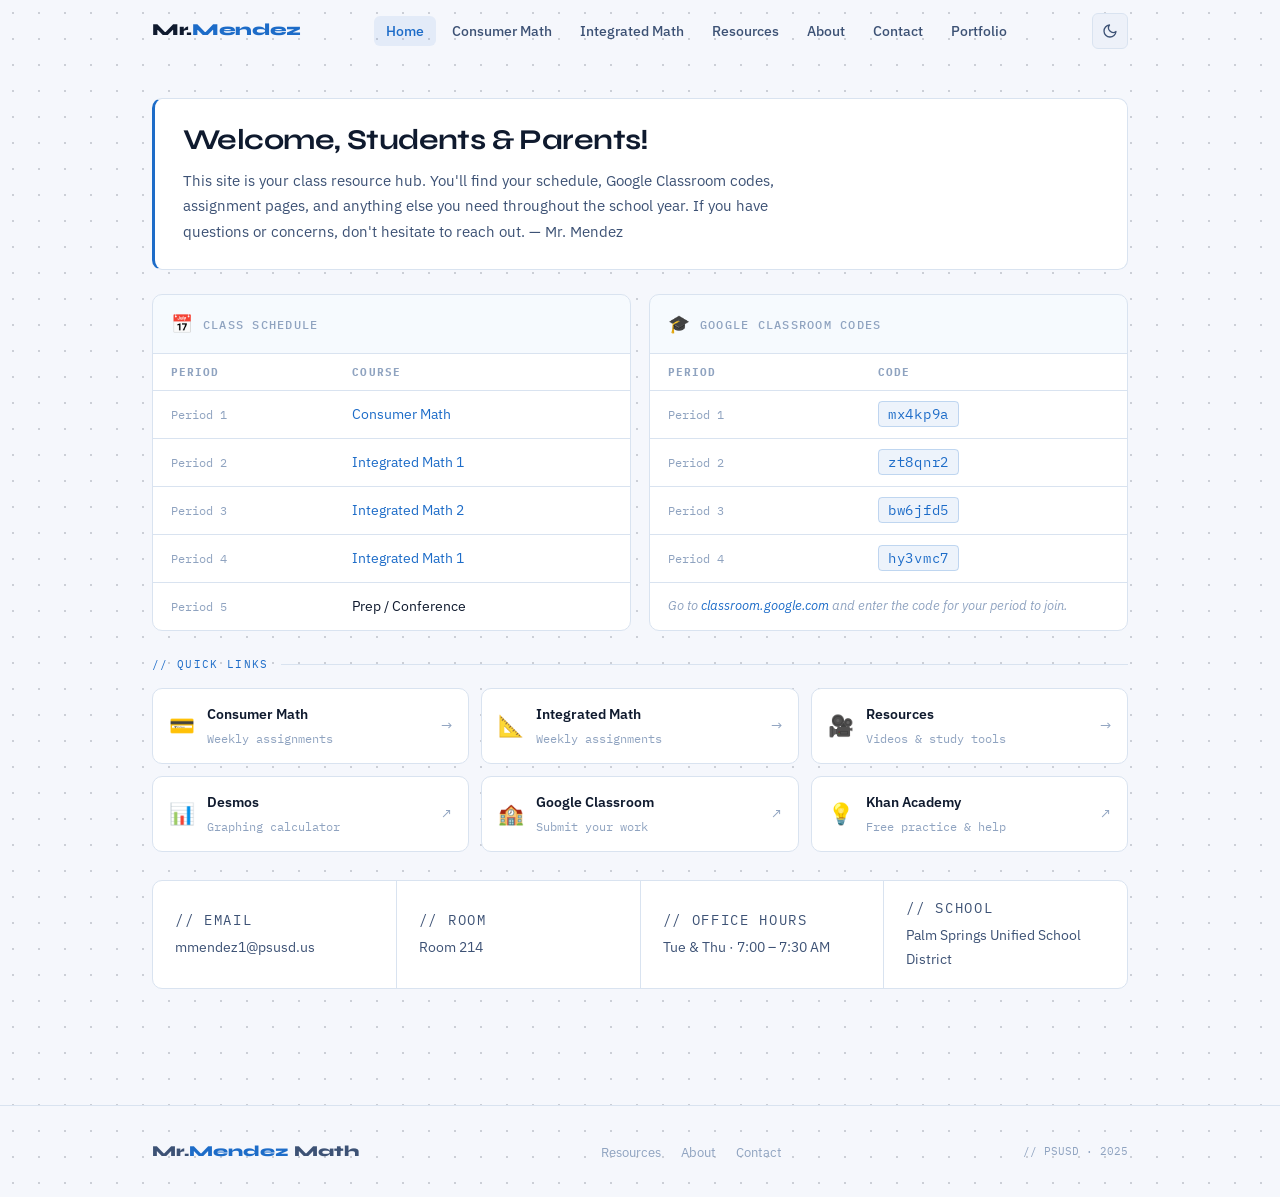
==== commit f2713ac2: "Add files via upload" ====
--- a/index.html
+++ b/index.html
@@ -23,10 +23,17 @@
       <li><a href="resources.html">Resources</a></li>
       <li><a href="about.html">About</a></li>
       <li><a href="contact.html">Contact</a></li>
+      <li><a href="portfolio.html">Portfolio</a></li>
     </ul>
-    <button class="hamburger" id="hamburger" aria-label="Open menu">
-      <span></span><span></span><span></span>
-    </button>
+    <div class="nav-right">
+      <button class="theme-toggle" id="themeToggle" aria-label="Toggle light/dark mode" title="Toggle light/dark mode">
+        <svg class="icon-sun" xmlns="http://www.w3.org/2000/svg" width="18" height="18" viewBox="0 0 24 24" fill="none" stroke="currentColor" stroke-width="2" stroke-linecap="round" stroke-linejoin="round"><circle cx="12" cy="12" r="5"/><line x1="12" y1="1" x2="12" y2="3"/><line x1="12" y1="21" x2="12" y2="23"/><line x1="4.22" y1="4.22" x2="5.64" y2="5.64"/><line x1="18.36" y1="18.36" x2="19.78" y2="19.78"/><line x1="1" y1="12" x2="3" y2="12"/><line x1="21" y1="12" x2="23" y2="12"/><line x1="4.22" y1="19.78" x2="5.64" y2="18.36"/><line x1="18.36" y1="5.64" x2="19.78" y2="4.22"/></svg>
+        <svg class="icon-moon" xmlns="http://www.w3.org/2000/svg" width="16" height="16" viewBox="0 0 24 24" fill="none" stroke="currentColor" stroke-width="2" stroke-linecap="round" stroke-linejoin="round"><path d="M21 12.79A9 9 0 1 1 11.21 3 7 7 0 0 0 21 12.79z"/></svg>
+      </button>
+      <button class="hamburger" id="hamburger" aria-label="Open menu">
+        <span></span><span></span><span></span>
+      </button>
+    </div>
   </div>
 </nav>
 
@@ -39,6 +46,7 @@
   <a href="resources.html" class="mobile-link">Resources</a>
   <a href="about.html" class="mobile-link">About</a>
   <a href="contact.html" class="mobile-link">Contact</a>
+  <a href="portfolio.html" class="mobile-link">Portfolio</a>
 </div>
 
 
@@ -201,7 +209,7 @@
     <div class="contact-bar fade">
       <div class="contact-item">
         <span class="contact-label">// email</span>
-        <a href="mailto:mmendez@psusd.us">mmendez@psusd.us</a>
+        <a href="mailto:mmendez1@psusd.us">mmendez1@psusd.us</a>
       </div>
       <div class="contact-divider"></div>
       <div class="contact-item">
--- a/style.css
+++ b/style.css
@@ -4,8 +4,11 @@
 
    TO CUSTOMIZE:
    Change --accent below to update the color across the whole site.
+   Light/dark mode: toggled via data-theme attribute on <html>.
+   Follows system preference by default.
 ============================================================ */
 
+/* ── DARK MODE (default) ── */
 :root {
   --bg:           #090d18;
   --bg-2:         #0f1526;
@@ -19,13 +22,75 @@
   --text-2:       #7e90b0;
   --text-3:       #3a4d6a;
   --border:       #192035;
-  --radius:       10px;
-  --radius-sm:    6px;
-  --font-head:    'Syne', sans-serif;
-  --font-body:    'IBM Plex Sans', sans-serif;
-  --font-mono:    'IBM Plex Mono', monospace;
-  --nav-h:        62px;
-  --ease:         cubic-bezier(0.4, 0, 0.2, 1);
+  --nav-bg:       rgba(9,13,24,0.94);
+  --shadow:       0 4px 24px rgba(0,0,0,0.4);
+}
+
+/* ── LIGHT MODE — system preference ── */
+@media (prefers-color-scheme: light) {
+  :root:not([data-theme="dark"]) {
+    --bg:           #f5f7fc;
+    --bg-2:         #edf1f9;
+    --bg-card:      #ffffff;
+    --accent:       #1d6cc8;
+    --accent-dim:   rgba(29,108,200,0.08);
+    --accent-line:  rgba(29,108,200,0.22);
+    --warm:         #d97706;
+    --green:        #16a34a;
+    --text:         #0f1a2e;
+    --text-2:       #3d5275;
+    --text-3:       #8fa3c0;
+    --border:       #d9e3f0;
+    --nav-bg:       rgba(245,247,252,0.94);
+    --shadow:       0 4px 24px rgba(0,0,0,0.1);
+  }
+}
+
+/* ── LIGHT MODE — manual override ── */
+[data-theme="light"] {
+  --bg:           #f5f7fc;
+  --bg-2:         #edf1f9;
+  --bg-card:      #ffffff;
+  --accent:       #1d6cc8;
+  --accent-dim:   rgba(29,108,200,0.08);
+  --accent-line:  rgba(29,108,200,0.22);
+  --warm:         #d97706;
+  --green:        #16a34a;
+  --text:         #0f1a2e;
+  --text-2:       #3d5275;
+  --text-3:       #8fa3c0;
+  --border:       #d9e3f0;
+  --nav-bg:       rgba(245,247,252,0.94);
+  --shadow:       0 4px 24px rgba(0,0,0,0.1);
+}
+
+/* ── DARK MODE — manual override ── */
+[data-theme="dark"] {
+  --bg:           #090d18;
+  --bg-2:         #0f1526;
+  --bg-card:      #131929;
+  --accent:       #2979d9;
+  --accent-dim:   rgba(41,121,217,0.13);
+  --accent-line:  rgba(41,121,217,0.3);
+  --warm:         #f5a424;
+  --green:        #22c55e;
+  --text:         #dde4f0;
+  --text-2:       #7e90b0;
+  --text-3:       #3a4d6a;
+  --border:       #192035;
+  --nav-bg:       rgba(9,13,24,0.94);
+  --shadow:       0 4px 24px rgba(0,0,0,0.4);
+}
+
+/* ── SHARED NON-COLOR TOKENS ── */
+:root {
+  --radius:    10px;
+  --radius-sm: 6px;
+  --font-head: 'Syne', sans-serif;
+  --font-body: 'IBM Plex Sans', sans-serif;
+  --font-mono: 'IBM Plex Mono', monospace;
+  --nav-h:     62px;
+  --ease:      cubic-bezier(0.4, 0, 0.2, 1);
 }
 
 /* ── RESET ── */
@@ -39,6 +104,7 @@
   background-image: radial-gradient(circle, #19203530 1px, transparent 1px);
   background-size: 26px 26px;
   min-height: 100vh;
+  transition: background 0.3s ease, color 0.3s ease;
 }
 img { max-width: 100%; display: block; }
 a { color: var(--accent); text-decoration: none; }
@@ -69,7 +135,7 @@
   border-bottom: 1px solid transparent;
 }
 nav.scrolled {
-  background: rgba(9,13,24,0.94);
+  background: var(--nav-bg);
   backdrop-filter: blur(18px);
   -webkit-backdrop-filter: blur(18px);
   border-color: var(--border);
@@ -91,6 +157,48 @@
 }
 .nav-links a:hover { color: var(--text); background: var(--bg-2); }
 .nav-links a.active { color: var(--accent); background: var(--accent-dim); }
+
+/* Nav right — groups theme toggle and hamburger */
+.nav-right {
+  display: flex;
+  align-items: center;
+  gap: 8px;
+}
+
+/* ── THEME TOGGLE BUTTON ── */
+.theme-toggle {
+  display: flex;
+  align-items: center;
+  justify-content: center;
+  width: 36px;
+  height: 36px;
+  border-radius: var(--radius-sm);
+  background: var(--bg-2);
+  border: 1px solid var(--border);
+  color: var(--text-2);
+  cursor: pointer;
+  transition: color 0.2s, background 0.2s, border-color 0.2s;
+  flex-shrink: 0;
+}
+.theme-toggle:hover {
+  color: var(--accent);
+  border-color: var(--accent-line);
+  background: var(--accent-dim);
+}
+
+/* Show sun in dark mode (click to go light), moon in light mode (click to go dark) */
+.icon-sun { display: block; }
+.icon-moon { display: none; }
+
+[data-theme="light"] .icon-sun,
+@media (prefers-color-scheme: light) { :root:not([data-theme="dark"]) .icon-sun { display: none; } }
+[data-theme="light"] .icon-moon { display: block; }
+
+/* Handle icon visibility properly */
+html.is-light .icon-sun  { display: none; }
+html.is-light .icon-moon { display: block; }
+html.is-dark  .icon-sun  { display: block; }
+html.is-dark  .icon-moon { display: none; }
 
 .hamburger {
   display: none; flex-direction: column; gap: 5px;
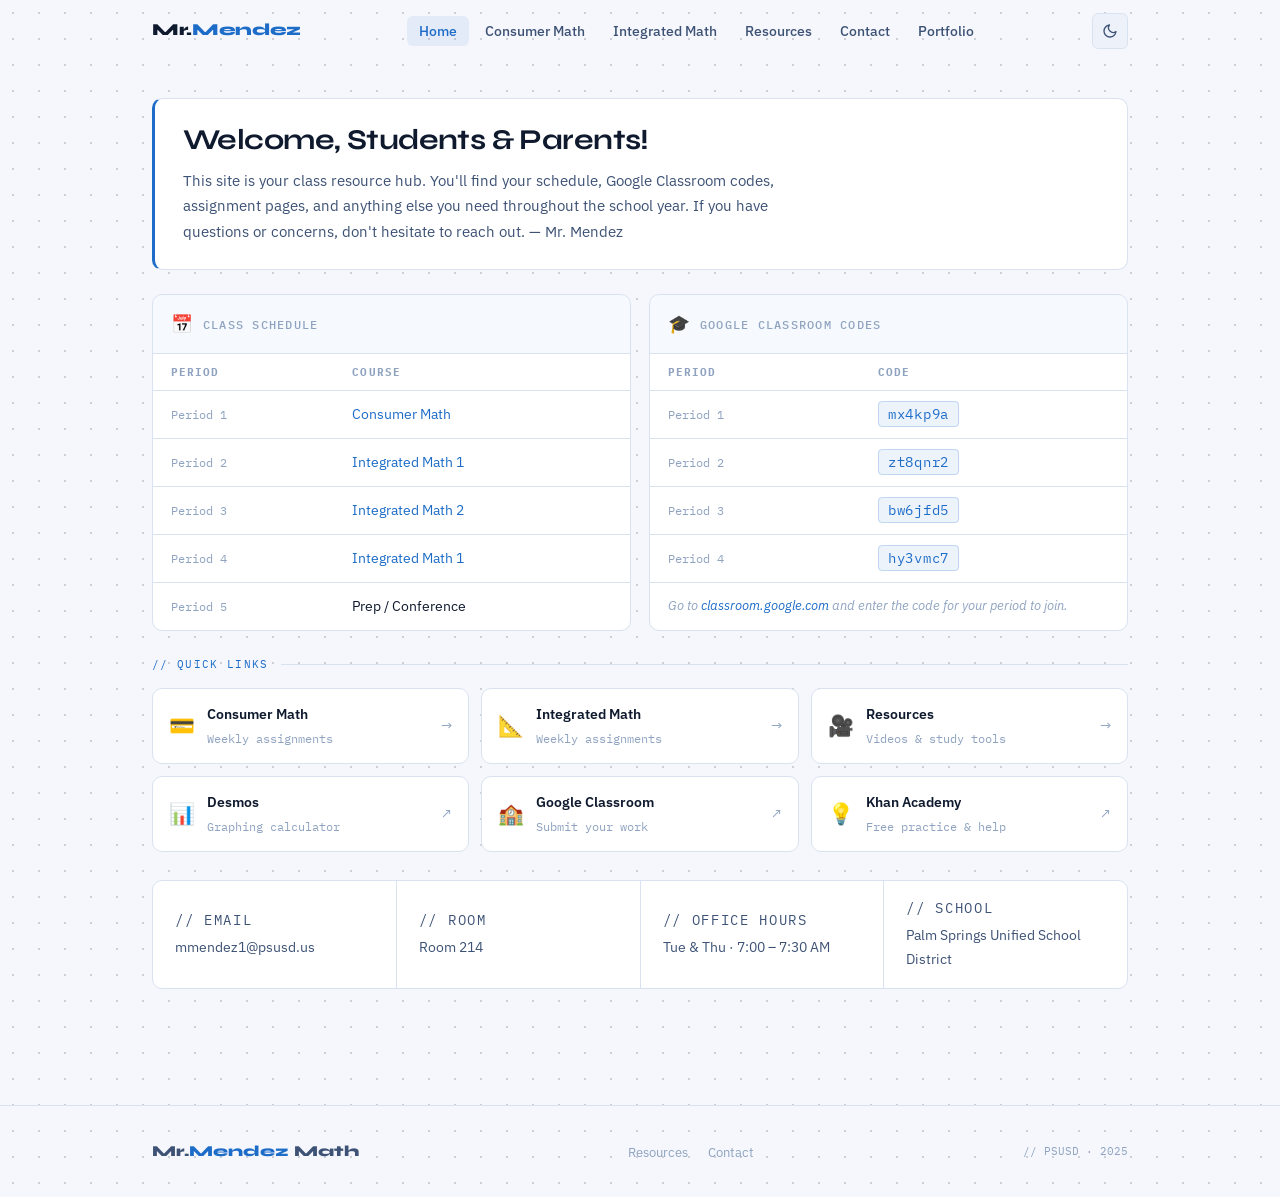
==== commit e0845cbf: "Add files via upload" ====
--- a/index.html
+++ b/index.html
@@ -3,7 +3,7 @@
 <head>
   <meta charset="UTF-8" />
   <meta name="viewport" content="width=device-width, initial-scale=1.0" />
-  <title>Mr. Mendez Math</title>
+  <title>Mr. Mendez Math | PSUSD</title>
   <meta name="description" content="Mr. Mendez's math class hub — schedule, Google Classroom codes, resources, and contact info." />
   <link rel="preconnect" href="https://fonts.googleapis.com" />
   <link rel="preconnect" href="https://fonts.gstatic.com" crossorigin />
@@ -21,7 +21,6 @@
       <li><a href="consumer-math.html">Consumer Math</a></li>
       <li><a href="integrated-math.html">Integrated Math</a></li>
       <li><a href="resources.html">Resources</a></li>
-      <li><a href="about.html">About</a></li>
       <li><a href="contact.html">Contact</a></li>
       <li><a href="portfolio.html">Portfolio</a></li>
     </ul>
@@ -44,7 +43,6 @@
   <a href="consumer-math.html" class="mobile-link">Consumer Math</a>
   <a href="integrated-math.html" class="mobile-link">Integrated Math</a>
   <a href="resources.html" class="mobile-link">Resources</a>
-  <a href="about.html" class="mobile-link">About</a>
   <a href="contact.html" class="mobile-link">Contact</a>
   <a href="portfolio.html" class="mobile-link">Portfolio</a>
 </div>
@@ -239,7 +237,6 @@
       <div class="footer-logo">Mr.<span>Mendez</span> Math</div>
       <ul class="footer-links">
         <li><a href="resources.html">Resources</a></li>
-        <li><a href="about.html">About</a></li>
         <li><a href="contact.html">Contact</a></li>
       </ul>
       <p class="footer-copy">// PSUSD · 2025</p>
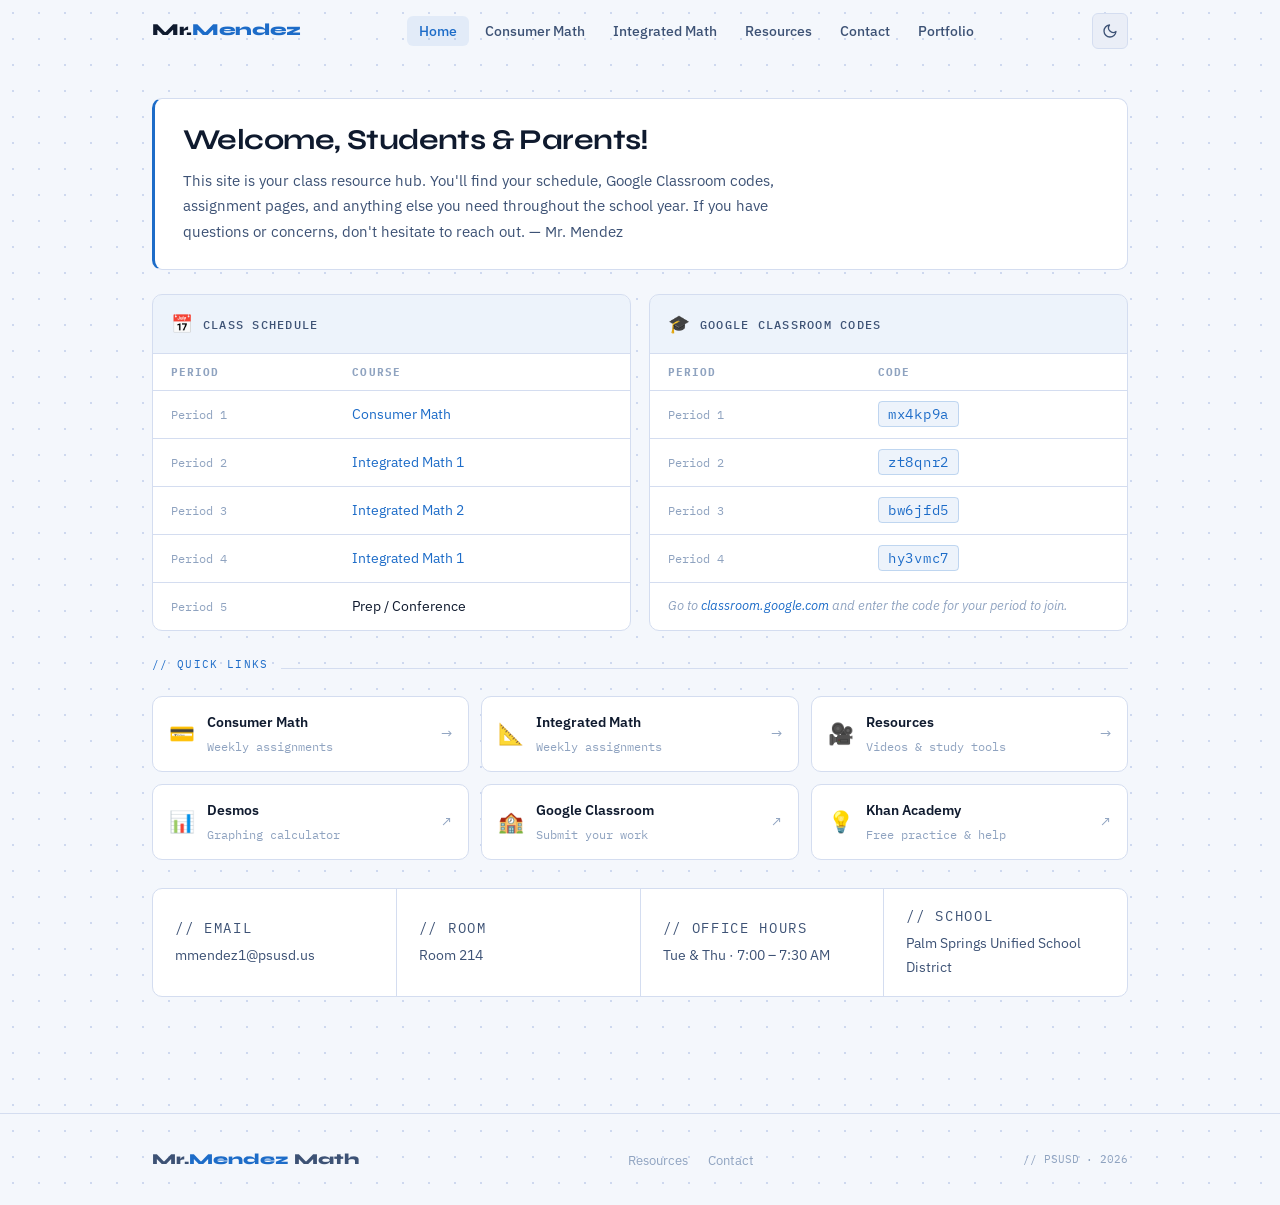
==== commit 13192fca: "Add files via upload" ====
--- a/index.html
+++ b/index.html
@@ -4,7 +4,7 @@
   <meta charset="UTF-8" />
   <meta name="viewport" content="width=device-width, initial-scale=1.0" />
   <title>Mr. Mendez Math | PSUSD</title>
-  <meta name="description" content="Mr. Mendez's math class hub — schedule, Google Classroom codes, resources, and contact info." />
+  <meta name="description" content="Mr. Mendez's math class hub for students and parents. Find your class schedule, Google Classroom codes, assignments, and resources." />
   <link rel="preconnect" href="https://fonts.googleapis.com" />
   <link rel="preconnect" href="https://fonts.gstatic.com" crossorigin />
   <link href="https://fonts.googleapis.com/css2?family=IBM+Plex+Mono:wght@400;500&family=IBM+Plex+Sans:ital,wght@0,400;0,500;0,600;1,400&family=Syne:wght@700;800&display=swap" rel="stylesheet" />
@@ -239,11 +239,13 @@
         <li><a href="resources.html">Resources</a></li>
         <li><a href="contact.html">Contact</a></li>
       </ul>
-      <p class="footer-copy">// PSUSD · 2025</p>
+      <p class="footer-copy">// PSUSD · <span class="footer-year">2025</span></p>
     </div>
   </div>
 </footer>
 
 <script src="script.js"></script>
+
+<button id="backToTop" aria-label="Back to top" title="Back to top">↑</button>
 </body>
 </html>
--- a/style.css
+++ b/style.css
@@ -1,11 +1,7 @@
 /* ============================================================
    MR. MENDEZ MATH — style.css
    Shared styles for all pages.
-
-   TO CUSTOMIZE:
-   Change --accent below to update the color across the whole site.
-   Light/dark mode: toggled via data-theme attribute on <html>.
-   Follows system preference by default.
+   TO CUSTOMIZE: Change --accent to retheme the whole site.
 ============================================================ */
 
 /* ── DARK MODE (default) ── */
@@ -17,51 +13,80 @@
   --accent-dim:   rgba(41,121,217,0.13);
   --accent-line:  rgba(41,121,217,0.3);
   --warm:         #f5a424;
+  --warm-bg:      rgba(245,164,36,0.08);
+  --warm-border:  rgba(245,164,36,0.2);
   --green:        #22c55e;
+  --green-bg:     rgba(34,197,94,0.10);
+  --green-border: rgba(34,197,94,0.25);
   --text:         #dde4f0;
   --text-2:       #7e90b0;
   --text-3:       #3a4d6a;
   --border:       #192035;
   --nav-bg:       rgba(9,13,24,0.94);
+  --mobile-bg:    rgba(9,13,24,0.97);
+  --dot-color:    rgba(25,32,53,0.45);
   --shadow:       0 4px 24px rgba(0,0,0,0.4);
+  --link-hover:   #6baeff;
+  /* Non-color tokens */
+  --radius:       10px;
+  --radius-sm:    6px;
+  --font-head:    'Syne', sans-serif;
+  --font-body:    'IBM Plex Sans', sans-serif;
+  --font-mono:    'IBM Plex Mono', monospace;
+  --nav-h:        62px;
+  --ease:         cubic-bezier(0.4, 0, 0.2, 1);
 }
 
 /* ── LIGHT MODE — system preference ── */
 @media (prefers-color-scheme: light) {
   :root:not([data-theme="dark"]) {
-    --bg:           #f5f7fc;
-    --bg-2:         #edf1f9;
+    --bg:           #f4f7fc;
+    --bg-2:         #eaeef7;
     --bg-card:      #ffffff;
     --accent:       #1d6cc8;
     --accent-dim:   rgba(29,108,200,0.08);
     --accent-line:  rgba(29,108,200,0.22);
-    --warm:         #d97706;
+    --warm:         #c05a00;
+    --warm-bg:      rgba(192,90,0,0.07);
+    --warm-border:  rgba(192,90,0,0.2);
     --green:        #16a34a;
+    --green-bg:     rgba(22,163,74,0.08);
+    --green-border: rgba(22,163,74,0.22);
     --text:         #0f1a2e;
     --text-2:       #3d5275;
     --text-3:       #8fa3c0;
-    --border:       #d9e3f0;
-    --nav-bg:       rgba(245,247,252,0.94);
-    --shadow:       0 4px 24px rgba(0,0,0,0.1);
+    --border:       #d4ddf0;
+    --nav-bg:       rgba(244,247,252,0.95);
+    --mobile-bg:    rgba(244,247,252,0.98);
+    --dot-color:    rgba(180,196,230,0.6);
+    --shadow:       0 4px 24px rgba(0,0,0,0.08);
+    --link-hover:   #1254a0;
   }
 }
 
 /* ── LIGHT MODE — manual override ── */
 [data-theme="light"] {
-  --bg:           #f5f7fc;
-  --bg-2:         #edf1f9;
+  --bg:           #f4f7fc;
+  --bg-2:         #eaeef7;
   --bg-card:      #ffffff;
   --accent:       #1d6cc8;
   --accent-dim:   rgba(29,108,200,0.08);
   --accent-line:  rgba(29,108,200,0.22);
-  --warm:         #d97706;
+  --warm:         #c05a00;
+  --warm-bg:      rgba(192,90,0,0.07);
+  --warm-border:  rgba(192,90,0,0.2);
   --green:        #16a34a;
+  --green-bg:     rgba(22,163,74,0.08);
+  --green-border: rgba(22,163,74,0.22);
   --text:         #0f1a2e;
   --text-2:       #3d5275;
   --text-3:       #8fa3c0;
-  --border:       #d9e3f0;
-  --nav-bg:       rgba(245,247,252,0.94);
-  --shadow:       0 4px 24px rgba(0,0,0,0.1);
+  --border:       #d4ddf0;
+  --nav-bg:       rgba(244,247,252,0.95);
+  --mobile-bg:    rgba(244,247,252,0.98);
+  --dot-color:    rgba(180,196,230,0.6);
+  --shadow:       0 4px 24px rgba(0,0,0,0.08);
+  --link-hover:   #1254a0;
 }
 
 /* ── DARK MODE — manual override ── */
@@ -73,51 +98,48 @@
   --accent-dim:   rgba(41,121,217,0.13);
   --accent-line:  rgba(41,121,217,0.3);
   --warm:         #f5a424;
+  --warm-bg:      rgba(245,164,36,0.08);
+  --warm-border:  rgba(245,164,36,0.2);
   --green:        #22c55e;
+  --green-bg:     rgba(34,197,94,0.10);
+  --green-border: rgba(34,197,94,0.25);
   --text:         #dde4f0;
   --text-2:       #7e90b0;
   --text-3:       #3a4d6a;
   --border:       #192035;
   --nav-bg:       rgba(9,13,24,0.94);
+  --mobile-bg:    rgba(9,13,24,0.97);
+  --dot-color:    rgba(25,32,53,0.45);
   --shadow:       0 4px 24px rgba(0,0,0,0.4);
-}
-
-/* ── SHARED NON-COLOR TOKENS ── */
-:root {
-  --radius:    10px;
-  --radius-sm: 6px;
-  --font-head: 'Syne', sans-serif;
-  --font-body: 'IBM Plex Sans', sans-serif;
-  --font-mono: 'IBM Plex Mono', monospace;
-  --nav-h:     62px;
-  --ease:      cubic-bezier(0.4, 0, 0.2, 1);
+  --link-hover:   #6baeff;
 }
 
 /* ── RESET ── */
 *, *::before, *::after { box-sizing: border-box; margin: 0; padding: 0; }
 html { scroll-behavior: smooth; font-size: 16px; }
 body {
-  background: var(--bg);
+  background-color: var(--bg);
   color: var(--text);
   font-family: var(--font-body);
   line-height: 1.7;
-  background-image: radial-gradient(circle, #19203530 1px, transparent 1px);
+  background-image: radial-gradient(circle, var(--dot-color) 1px, transparent 1px);
   background-size: 26px 26px;
   min-height: 100vh;
-  transition: background 0.3s ease, color 0.3s ease;
+  transition: background-color 0.3s ease, color 0.3s ease;
 }
 img { max-width: 100%; display: block; }
-a { color: var(--accent); text-decoration: none; }
-a:hover { color: #6baeff; }
+a { color: var(--accent); text-decoration: none; transition: color 0.2s; }
+a:hover { color: var(--link-hover); }
 ul { list-style: none; }
+code { font-family: var(--font-mono); font-size: 0.85em; background: var(--bg-2); padding: 2px 6px; border-radius: 4px; color: var(--accent); }
 
 /* ── SCROLLBAR ── */
 ::-webkit-scrollbar { width: 5px; }
 ::-webkit-scrollbar-track { background: var(--bg); }
 ::-webkit-scrollbar-thumb { background: var(--accent); border-radius: 3px; }
 
-/* ── TYPE ── */
-h1, h2, h3 { font-family: var(--font-head); line-height: 1.2; letter-spacing: -0.02em; }
+/* ── TYPOGRAPHY ── */
+h1, h2, h3 { font-family: var(--font-head); line-height: 1.2; letter-spacing: -0.02em; color: var(--text); }
 h1 { font-size: clamp(1.5rem, 3.5vw, 2.2rem); }
 h2 { font-size: 1.1rem; font-weight: 700; }
 p  { color: var(--text-2); }
@@ -126,6 +148,10 @@
 .wrap    { max-width: 1020px; margin: 0 auto; padding: 0 22px; }
 .wrap-sm { max-width: 760px;  margin: 0 auto; padding: 0 22px; }
 .page-body { padding-top: calc(var(--nav-h) + 36px); padding-bottom: 60px; }
+
+/* ── GRIDS ── */
+.grid-2 { display: grid; grid-template-columns: repeat(auto-fit, minmax(280px, 1fr)); gap: 14px; }
+.grid-3 { display: grid; grid-template-columns: repeat(auto-fit, minmax(220px, 1fr)); gap: 14px; }
 
 /* ── NAV ── */
 nav {
@@ -144,10 +170,7 @@
   display: flex; align-items: center; justify-content: space-between;
   width: 100%; max-width: 1020px; margin: 0 auto; padding: 0 22px;
 }
-.nav-logo {
-  font-family: var(--font-head); font-weight: 800;
-  font-size: 1.05rem; color: var(--text); letter-spacing: -0.02em;
-}
+.nav-logo { font-family: var(--font-head); font-weight: 800; font-size: 1.05rem; color: var(--text); letter-spacing: -0.02em; }
 .nav-logo span { color: var(--accent); }
 .nav-links { display: flex; gap: 4px; align-items: center; }
 .nav-links a {
@@ -157,276 +180,131 @@
 }
 .nav-links a:hover { color: var(--text); background: var(--bg-2); }
 .nav-links a.active { color: var(--accent); background: var(--accent-dim); }
-
-/* Nav right — groups theme toggle and hamburger */
-.nav-right {
-  display: flex;
-  align-items: center;
-  gap: 8px;
-}
-
-/* ── THEME TOGGLE BUTTON ── */
+.nav-right { display: flex; align-items: center; gap: 8px; }
+
+/* ── THEME TOGGLE ── */
 .theme-toggle {
-  display: flex;
-  align-items: center;
-  justify-content: center;
-  width: 36px;
-  height: 36px;
-  border-radius: var(--radius-sm);
-  background: var(--bg-2);
-  border: 1px solid var(--border);
-  color: var(--text-2);
-  cursor: pointer;
+  display: flex; align-items: center; justify-content: center;
+  width: 36px; height: 36px; border-radius: var(--radius-sm);
+  background: var(--bg-2); border: 1px solid var(--border);
+  color: var(--text-2); cursor: pointer; flex-shrink: 0;
   transition: color 0.2s, background 0.2s, border-color 0.2s;
-  flex-shrink: 0;
-}
-.theme-toggle:hover {
-  color: var(--accent);
-  border-color: var(--accent-line);
-  background: var(--accent-dim);
-}
-
-/* Show sun in dark mode (click to go light), moon in light mode (click to go dark) */
-.icon-sun { display: block; }
+}
+.theme-toggle:hover { color: var(--accent); border-color: var(--accent-line); background: var(--accent-dim); }
+
+/* Icon visibility — controlled by JS via html.is-light / html.is-dark classes */
+.icon-sun  { display: block; }
 .icon-moon { display: none; }
-
-[data-theme="light"] .icon-sun,
-@media (prefers-color-scheme: light) { :root:not([data-theme="dark"]) .icon-sun { display: none; } }
-[data-theme="light"] .icon-moon { display: block; }
-
-/* Handle icon visibility properly */
 html.is-light .icon-sun  { display: none; }
 html.is-light .icon-moon { display: block; }
 html.is-dark  .icon-sun  { display: block; }
 html.is-dark  .icon-moon { display: none; }
 
+/* ── HAMBURGER ── */
 .hamburger {
   display: none; flex-direction: column; gap: 5px;
   cursor: pointer; background: none; border: none; padding: 6px;
 }
-.hamburger span {
-  display: block; width: 22px; height: 2px;
-  background: var(--text); border-radius: 2px; transition: 0.2s;
-}
+.hamburger span { display: block; width: 22px; height: 2px; background: var(--text); border-radius: 2px; transition: 0.2s; }
 
 /* ── MOBILE MENU ── */
 .mobile-menu {
   display: none; position: fixed; inset: 0; z-index: 199;
-  background: rgba(9,13,24,0.97);
+  background: var(--mobile-bg);
+  backdrop-filter: blur(20px);
+  -webkit-backdrop-filter: blur(20px);
   flex-direction: column; align-items: center; justify-content: center; gap: 26px;
 }
 .mobile-menu.open { display: flex; }
-.mobile-menu a {
-  font-family: var(--font-head); font-size: 1.7rem;
-  font-weight: 700; color: var(--text-2); transition: color 0.2s;
-}
+.mobile-menu a { font-family: var(--font-head); font-size: 1.7rem; font-weight: 700; color: var(--text-2); transition: color 0.2s; }
 .mobile-menu a:hover, .mobile-menu a.active { color: var(--accent); }
-.mobile-close {
-  position: absolute; top: 20px; right: 22px;
-  background: none; border: none; color: var(--text);
-  font-size: 1.4rem; cursor: pointer;
-}
+.mobile-close { position: absolute; top: 20px; right: 22px; background: none; border: none; color: var(--text); font-size: 1.4rem; cursor: pointer; }
 
 /* ── WELCOME BLOCK ── */
 .welcome-block {
-  background: var(--bg-card);
-  border: 1px solid var(--border);
-  border-left: 3px solid var(--accent);
-  border-radius: var(--radius);
-  padding: 24px 28px;
-  margin-bottom: 24px;
-}
-.welcome-block h1 {
-  color: var(--text);
-  margin-bottom: 10px;
-  font-size: clamp(1.3rem, 3vw, 1.8rem);
-}
-.welcome-block p {
-  font-size: 0.95rem;
-  line-height: 1.7;
-  max-width: 72ch;
-}
-
-/* ── INFO ROW (schedule + GC codes side by side) ── */
-.info-row {
-  display: grid;
-  grid-template-columns: 1fr 1fr;
-  gap: 18px;
-  margin-bottom: 24px;
-}
-@media (max-width: 640px) {
-  .info-row { grid-template-columns: 1fr; }
-}
-
-.info-card {
-  background: var(--bg-card);
-  border: 1px solid var(--border);
-  border-radius: var(--radius);
-  overflow: hidden;
-}
+  background: var(--bg-card); border: 1px solid var(--border);
+  border-left: 3px solid var(--accent); border-radius: var(--radius);
+  padding: 24px 28px; margin-bottom: 24px;
+}
+.welcome-block h1 { color: var(--text); margin-bottom: 10px; font-size: clamp(1.3rem, 3vw, 1.8rem); }
+.welcome-block p { font-size: 0.95rem; line-height: 1.7; max-width: 72ch; }
+
+/* ── INFO ROW (schedule + GC codes) ── */
+.info-row { display: grid; grid-template-columns: 1fr 1fr; gap: 18px; margin-bottom: 24px; }
+@media (max-width: 640px) { .info-row { grid-template-columns: 1fr; } }
+
+.info-card { background: var(--bg-card); border: 1px solid var(--border); border-radius: var(--radius); overflow: hidden; }
 .info-card-head {
   display: flex; align-items: center; gap: 10px;
-  padding: 14px 18px;
-  border-bottom: 1px solid var(--border);
-  background: rgba(41,121,217,0.04);
+  padding: 14px 18px; border-bottom: 1px solid var(--border);
+  background: var(--accent-dim);
 }
 .info-icon { font-size: 1.1rem; }
 .info-card-head h2 {
-  font-family: var(--font-mono);
-  font-size: 0.78rem;
-  letter-spacing: 0.1em;
-  text-transform: uppercase;
-  color: var(--text-3);
-  font-weight: 500;
-}
-
-/* ── INFO TABLE ── */
-.info-table {
-  width: 100%; border-collapse: collapse;
-  font-size: 0.9rem;
-}
+  font-family: var(--font-mono); font-size: 0.78rem; letter-spacing: 0.1em;
+  text-transform: uppercase; color: var(--text-2); font-weight: 500;
+}
+
+/* ── TABLES ── */
+.info-table { width: 100%; border-collapse: collapse; font-size: 0.9rem; }
 .info-table th {
-  font-family: var(--font-mono);
-  font-size: 0.68rem;
-  letter-spacing: 0.1em;
-  text-transform: uppercase;
-  color: var(--text-3);
-  text-align: left;
-  padding: 9px 18px;
-  border-bottom: 1px solid var(--border);
-}
-.info-table td {
-  padding: 11px 18px;
-  border-bottom: 1px solid var(--border);
-  color: var(--text-2);
-}
+  font-family: var(--font-mono); font-size: 0.68rem; letter-spacing: 0.1em;
+  text-transform: uppercase; color: var(--text-3); text-align: left;
+  padding: 9px 18px; border-bottom: 1px solid var(--border);
+}
+.info-table td { padding: 11px 18px; border-bottom: 1px solid var(--border); color: var(--text-2); }
 .info-table tr:last-child td { border-bottom: none; }
-.info-table td:first-child {
-  font-family: var(--font-mono);
-  font-size: 0.78rem;
-  color: var(--text-3);
-  white-space: nowrap;
-}
+.info-table td:first-child { font-family: var(--font-mono); font-size: 0.78rem; color: var(--text-3); white-space: nowrap; }
 .info-table td:nth-child(2) { color: var(--text); }
 .info-table a { color: var(--accent); font-size: 0.88rem; }
-.info-table a:hover { color: #6baeff; }
+.info-table a:hover { color: var(--link-hover); }
 
 .gc-code {
-  font-family: var(--font-mono);
-  font-size: 0.88rem;
-  background: var(--accent-dim);
-  color: var(--accent);
-  padding: 3px 9px;
-  border-radius: 4px;
-  border: 1px solid var(--accent-line);
-  letter-spacing: 0.05em;
-}
-
-.gc-note {
-  font-size: 0.8rem;
-  color: var(--text-3);
-  padding: 12px 18px;
-  border-top: 1px solid var(--border);
-  font-style: italic;
-  max-width: none;
-}
+  font-family: var(--font-mono); font-size: 0.88rem;
+  background: var(--accent-dim); color: var(--accent);
+  padding: 3px 9px; border-radius: 4px; border: 1px solid var(--accent-line); letter-spacing: 0.05em;
+}
+.gc-note { font-size: 0.8rem; color: var(--text-3); padding: 12px 18px; border-top: 1px solid var(--border); font-style: italic; max-width: none; }
 .gc-note a { font-size: 0.8rem; }
 
-/* ── SECTION DIVIDER ── */
-.section-divider {
-  display: flex;
-  align-items: center;
-  gap: 12px;
-  margin-bottom: 14px;
-}
-.section-divider::after {
-  content: '';
-  flex: 1;
-  height: 1px;
-  background: var(--border);
-}
+/* ── SECTION LABEL + DIVIDER ── */
 .sec-label {
-  font-family: var(--font-mono);
-  font-size: 0.7rem;
-  letter-spacing: 0.12em;
-  text-transform: uppercase;
-  color: var(--accent);
-  white-space: nowrap;
-}
-
-/* ── QUICK LINKS GRID ── */
-.quick-grid {
-  display: grid;
-  grid-template-columns: repeat(3, 1fr);
-  gap: 12px;
-  margin-bottom: 28px;
-}
+  font-family: var(--font-mono); font-size: 0.7rem; letter-spacing: 0.12em;
+  text-transform: uppercase; color: var(--accent); white-space: nowrap; display: block; margin-bottom: 8px;
+}
+.section-divider { display: flex; align-items: center; gap: 12px; margin-bottom: 14px; }
+.section-divider::after { content: ''; flex: 1; height: 1px; background: var(--border); }
+.divider { width: 36px; height: 3px; background: var(--accent); border-radius: 2px; margin: 12px 0 20px; }
+
+/* ── QUICK LINKS ── */
+.quick-grid { display: grid; grid-template-columns: repeat(3, 1fr); gap: 12px; margin-bottom: 28px; }
 @media (max-width: 720px) { .quick-grid { grid-template-columns: repeat(2, 1fr); } }
 @media (max-width: 420px) { .quick-grid { grid-template-columns: 1fr; } }
 
 .quick-card {
-  display: flex;
-  align-items: center;
-  gap: 12px;
-  background: var(--bg-card);
-  border: 1px solid var(--border);
-  border-radius: var(--radius);
-  padding: 14px 16px;
-  color: var(--text);
-  text-decoration: none;
+  display: flex; align-items: center; gap: 12px;
+  background: var(--bg-card); border: 1px solid var(--border);
+  border-radius: var(--radius); padding: 14px 16px; color: var(--text); text-decoration: none;
   transition: border-color 0.22s, transform 0.22s, box-shadow 0.22s;
 }
-.quick-card:hover {
-  border-color: var(--accent-line);
-  transform: translateY(-2px);
-  box-shadow: 0 6px 20px rgba(41,121,217,0.1);
-  color: var(--text);
-}
+.quick-card:hover { border-color: var(--accent-line); transform: translateY(-2px); box-shadow: var(--shadow); color: var(--text); }
 .quick-icon { font-size: 1.3rem; flex-shrink: 0; }
-.quick-text {
-  display: flex; flex-direction: column; gap: 2px; flex: 1;
-}
+.quick-text { display: flex; flex-direction: column; gap: 2px; flex: 1; }
 .quick-text strong { font-size: 0.88rem; font-weight: 600; color: var(--text); }
 .quick-text span { font-size: 0.75rem; color: var(--text-3); font-family: var(--font-mono); }
 .quick-arrow { font-size: 0.85rem; color: var(--text-3); flex-shrink: 0; }
 
 /* ── CONTACT BAR ── */
 .contact-bar {
-  display: flex;
-  align-items: center;
-  flex-wrap: wrap;
-  gap: 0;
-  background: var(--bg-card);
-  border: 1px solid var(--border);
-  border-radius: var(--radius);
-  overflow: hidden;
-  margin-bottom: 8px;
-}
-.contact-item {
-  display: flex;
-  flex-direction: column;
-  gap: 3px;
-  padding: 16px 22px;
-  flex: 1;
-  min-width: 160px;
-}
-.contact-label {
-  font-family: var(--font-mono);
-  font-size: 0.67rem;
-  letter-spacing: 0.12em;
-  text-transform: uppercase;
-  color: var(--accent);
-}
-.contact-item span, .contact-item a {
-  font-size: 0.88rem;
-  color: var(--text-2);
-}
+  display: flex; align-items: center; flex-wrap: wrap; gap: 0;
+  background: var(--bg-card); border: 1px solid var(--border);
+  border-radius: var(--radius); overflow: hidden; margin-bottom: 8px;
+}
+.contact-item { display: flex; flex-direction: column; gap: 3px; padding: 16px 22px; flex: 1; min-width: 160px; }
+.contact-label { font-family: var(--font-mono); font-size: 0.67rem; letter-spacing: 0.12em; text-transform: uppercase; color: var(--accent); }
+.contact-item span, .contact-item a { font-size: 0.88rem; color: var(--text-2); }
 .contact-item a:hover { color: var(--text); }
-.contact-divider {
-  width: 1px;
-  align-self: stretch;
-  background: var(--border);
-}
+.contact-divider { width: 1px; align-self: stretch; background: var(--border); }
 @media (max-width: 640px) {
   .contact-bar { flex-direction: column; }
   .contact-divider { width: 100%; height: 1px; }
@@ -435,16 +313,8 @@
 
 /* ── WEEK BLOCKS (class pages) ── */
 .week-block { margin-bottom: 36px; }
-.week-title {
-  font-family: var(--font-head); font-size: 1rem;
-  color: var(--text); margin-bottom: 10px;
-  padding-bottom: 8px; border-bottom: 1px solid var(--border);
-}
-.day-row {
-  display: grid; grid-template-columns: 120px 1fr;
-  gap: 12px; padding: 10px 0;
-  border-bottom: 1px solid var(--border);
-}
+.week-title { font-family: var(--font-head); font-size: 1rem; color: var(--text); margin-bottom: 10px; padding-bottom: 8px; border-bottom: 1px solid var(--border); }
+.day-row { display: grid; grid-template-columns: 120px 1fr; gap: 12px; padding: 10px 0; border-bottom: 1px solid var(--border); }
 .day-row:last-child { border-bottom: none; }
 .day-label { font-family: var(--font-mono); font-size: 0.76rem; color: var(--text-3); padding-top: 2px; }
 .day-content { font-size: 0.92rem; color: var(--text-2); }
@@ -453,18 +323,15 @@
   text-align: center; color: var(--warm);
   font-family: var(--font-head); font-size: 0.88rem; font-weight: 700;
   letter-spacing: 0.06em; text-transform: uppercase;
-  background: rgba(245,164,36,0.07);
-  border: 1px solid rgba(245,164,36,0.2);
+  background: var(--warm-bg); border: 1px solid var(--warm-border);
   border-radius: var(--radius-sm); padding: 11px; margin: 20px 0;
 }
 
 /* ── CARDS ── */
-.card {
-  background: var(--bg-card); border: 1px solid var(--border);
-  border-radius: var(--radius); padding: 20px;
-  transition: border-color 0.22s, transform 0.22s;
-}
-.card:hover { border-color: var(--accent-line); transform: translateY(-2px); }
+.card { background: var(--bg-card); border: 1px solid var(--border); border-radius: var(--radius); padding: 20px; transition: border-color 0.22s, transform 0.22s, box-shadow 0.22s; }
+.card:hover { border-color: var(--accent-line); transform: translateY(-2px); box-shadow: var(--shadow); }
+.card-icon { font-size: 1.6rem; margin-bottom: 12px; display: block; }
+.card h3 { margin-bottom: 8px; }
 
 /* ── BUTTONS ── */
 .btn {
@@ -473,51 +340,35 @@
   font-family: var(--font-body); font-size: 0.88rem; font-weight: 600;
   cursor: pointer; transition: all 0.2s var(--ease); border: none; text-decoration: none;
 }
+.btn-sm { padding: 7px 14px; font-size: 0.82rem; }
 .btn-primary { background: var(--accent); color: #fff; }
-.btn-primary:hover { background: #4a93f5; color: #fff; transform: translateY(-1px); }
+.btn-primary:hover { background: #4a93f5; color: #fff; transform: translateY(-1px); box-shadow: 0 4px 16px rgba(41,121,217,0.3); }
 .btn-ghost { background: transparent; color: var(--text-2); border: 1px solid var(--border); }
 .btn-ghost:hover { border-color: var(--accent); color: var(--text); }
 
-/* ── PAGE HEADER (inner pages) ── */
+/* ── PAGE HEADER ── */
 .page-header { margin-bottom: 28px; }
 .page-header h1 { margin-bottom: 6px; }
-.page-note {
-  font-size: 0.84rem; font-style: italic;
-  color: var(--text-3); margin-bottom: 20px;
-}
-.divider { width: 36px; height: 3px; background: var(--accent); border-radius: 2px; margin: 12px 0 20px; }
+.page-note { font-size: 0.84rem; font-style: italic; color: var(--text-3); margin-bottom: 20px; }
 
 /* ── BADGE ── */
-.badge {
-  display: inline-flex; align-items: center; gap: 6px;
-  font-family: var(--font-mono); font-size: 0.7rem;
-  letter-spacing: 0.06em; padding: 4px 11px; border-radius: 100px;
-}
-.badge-green {
-  background: rgba(34,197,94,0.1); color: var(--green);
-  border: 1px solid rgba(34,197,94,0.25);
-}
-.badge-green::before {
-  content: ''; width: 6px; height: 6px; background: var(--green);
-  border-radius: 50%; animation: blink 2s ease-in-out infinite;
-}
+.badge { display: inline-flex; align-items: center; gap: 6px; font-family: var(--font-mono); font-size: 0.7rem; letter-spacing: 0.06em; padding: 4px 11px; border-radius: 100px; }
+.badge-green { background: var(--green-bg); color: var(--green); border: 1px solid var(--green-border); }
+.badge-green::before { content: ''; width: 6px; height: 6px; background: var(--green); border-radius: 50%; animation: blink 2s ease-in-out infinite; }
 @keyframes blink { 0%,100%{opacity:1} 50%{opacity:0.3} }
 
 /* ── ANNOUNCEMENT ── */
 .announcement {
   display: flex; align-items: flex-start; gap: 14px;
   background: var(--bg-card); border: 1px solid var(--accent-line);
-  border-left: 3px solid var(--accent);
-  border-radius: var(--radius); padding: 14px 18px; margin-bottom: 24px;
+  border-left: 3px solid var(--accent); border-radius: var(--radius);
+  padding: 14px 18px; margin-bottom: 24px;
 }
 .announcement p { font-size: 0.9rem; color: var(--text); max-width: none; margin: 0; }
 
 /* ── FOOTER ── */
 footer { border-top: 1px solid var(--border); padding: 32px 0; margin-top: 48px; }
-.footer-inner {
-  display: flex; align-items: center;
-  justify-content: space-between; flex-wrap: wrap; gap: 16px;
-}
+.footer-inner { display: flex; align-items: center; justify-content: space-between; flex-wrap: wrap; gap: 16px; }
 .footer-logo { font-family: var(--font-head); font-weight: 800; font-size: 0.95rem; color: var(--text-2); }
 .footer-logo span { color: var(--accent); }
 .footer-links { display: flex; gap: 20px; }
@@ -544,4 +395,55 @@
 @media (max-width: 480px) {
   .day-row { grid-template-columns: 1fr; gap: 3px; }
   .day-label { font-size: 0.7rem; }
-}
+  .grid-2, .grid-3 { grid-template-columns: 1fr; }
+}
+
+/* ── BACK TO TOP BUTTON ── */
+#backToTop {
+  position: fixed;
+  bottom: 28px;
+  right: 24px;
+  z-index: 150;
+  width: 42px;
+  height: 42px;
+  border-radius: 50%;
+  background: var(--accent);
+  color: #fff;
+  border: none;
+  cursor: pointer;
+  display: flex;
+  align-items: center;
+  justify-content: center;
+  font-size: 1.1rem;
+  box-shadow: 0 4px 16px rgba(41,121,217,0.35);
+  opacity: 0;
+  transform: translateY(12px);
+  pointer-events: none;
+  transition: opacity 0.3s ease, transform 0.3s ease, background 0.2s;
+}
+#backToTop.visible {
+  opacity: 1;
+  transform: translateY(0);
+  pointer-events: auto;
+}
+#backToTop:hover { background: var(--link-hover); }
+#backToTop:focus-visible {
+  outline: 2px solid var(--accent);
+  outline-offset: 3px;
+}
+
+/* ── FOCUS STYLES (keyboard accessibility) ── */
+a:focus-visible,
+button:focus-visible,
+[tabindex="0"]:focus-visible {
+  outline: 2px solid var(--accent);
+  outline-offset: 3px;
+  border-radius: 4px;
+}
+
+/* ── EXP-HEADER cursor for keyboard users ── */
+.exp-header { cursor: pointer; }
+.exp-header:focus-visible {
+  outline: 2px solid var(--accent);
+  outline-offset: -2px;
+}
